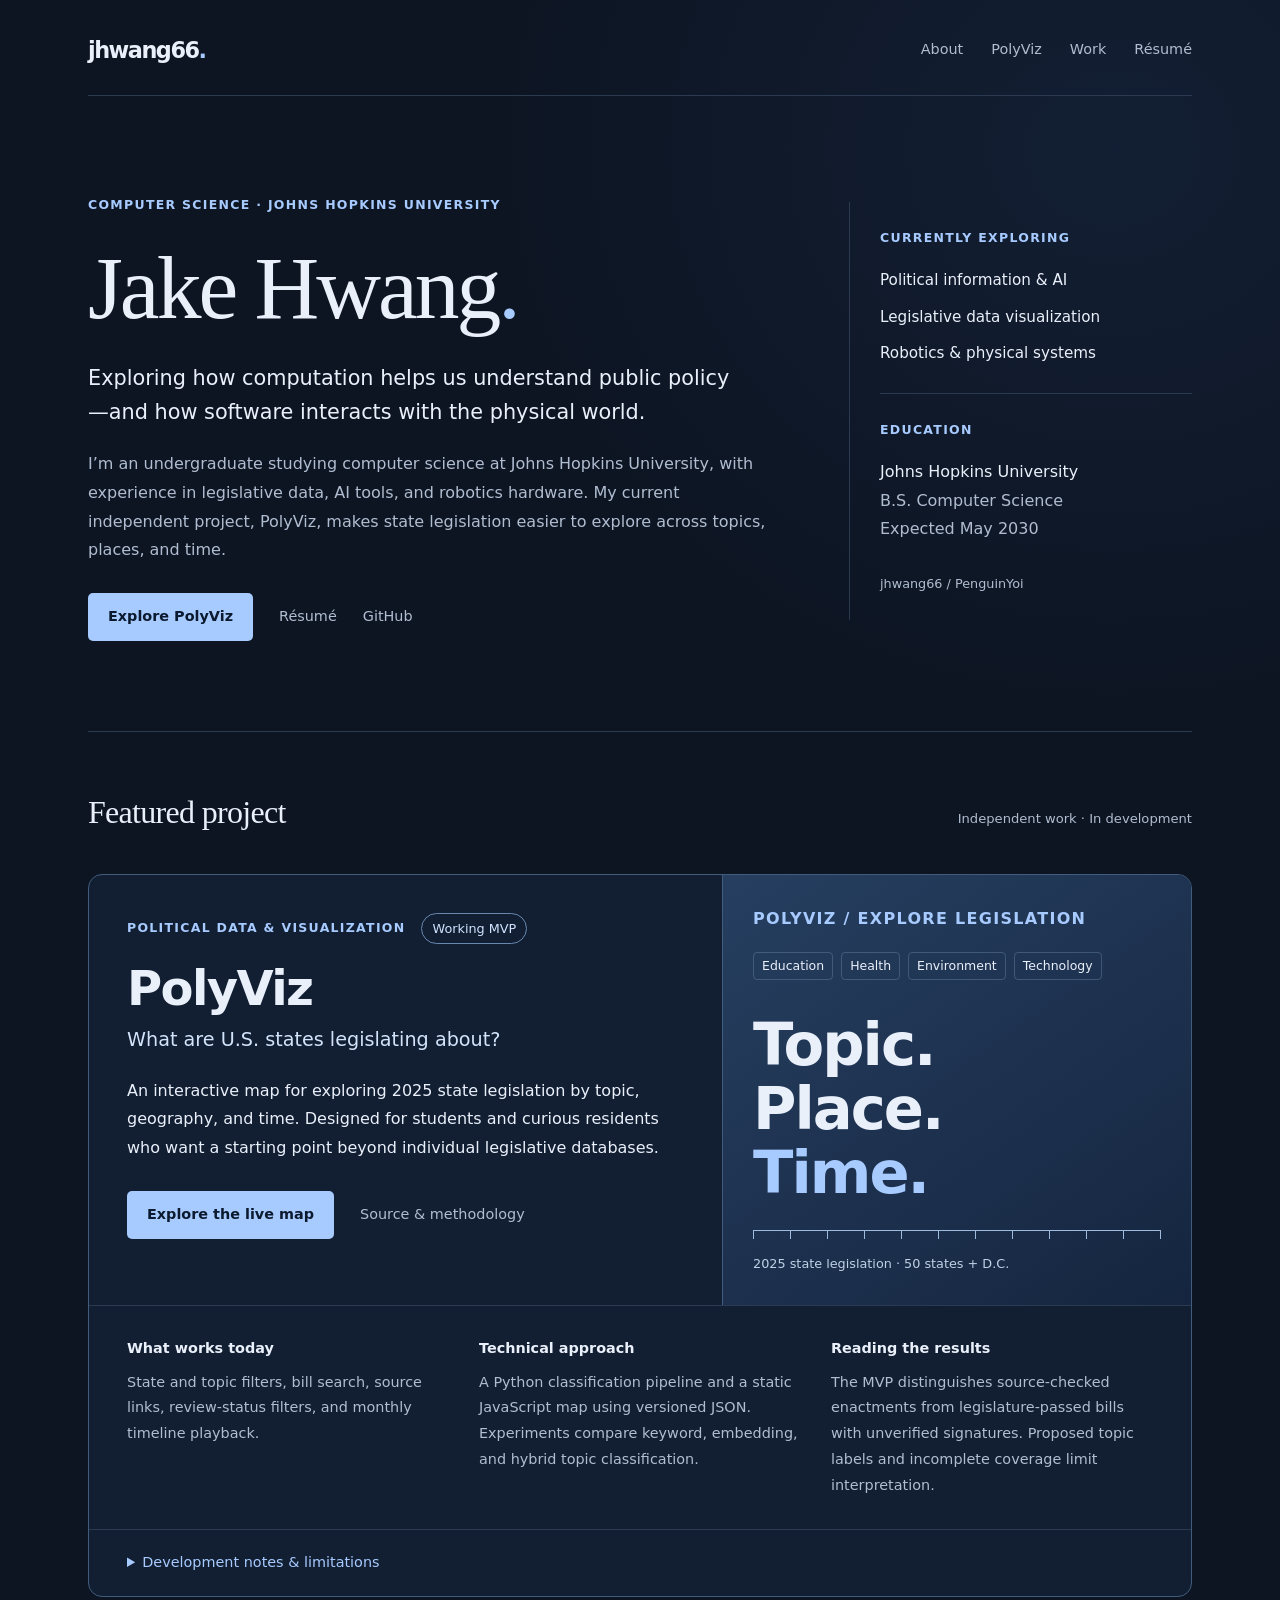
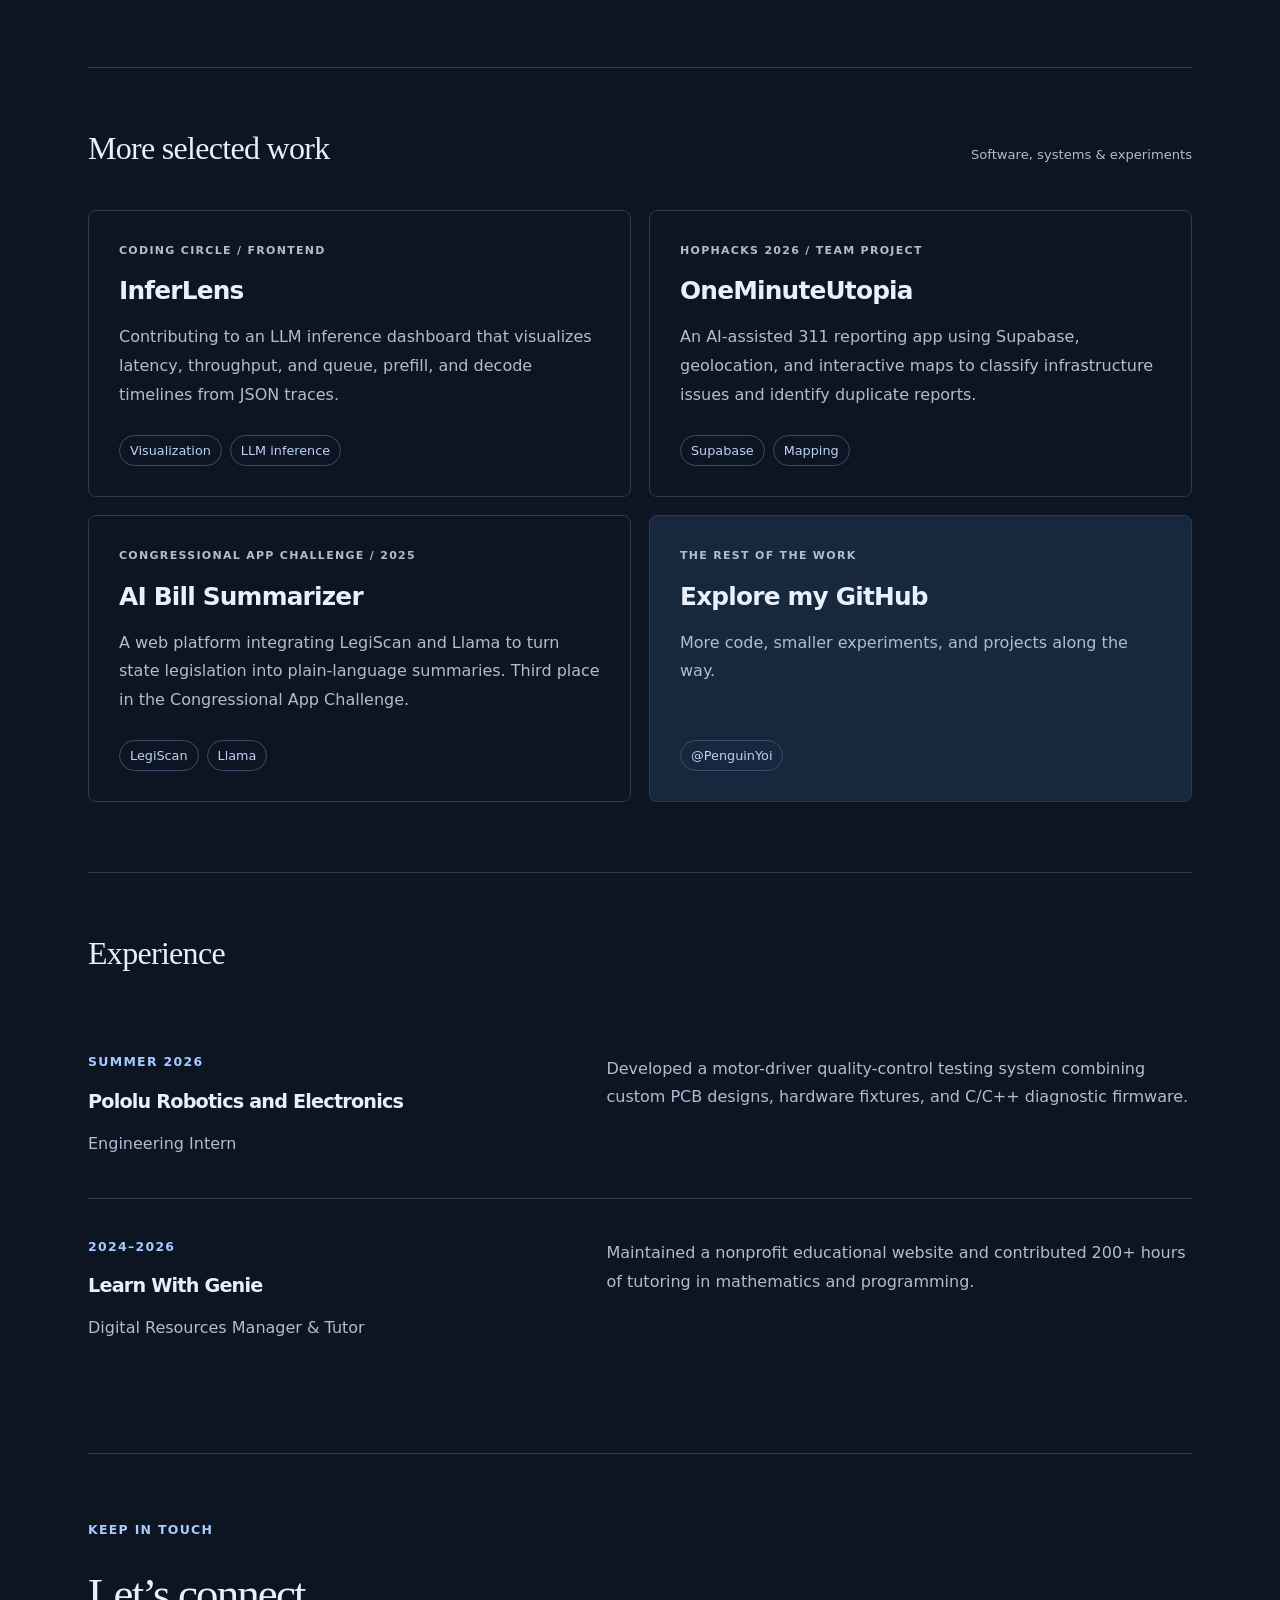
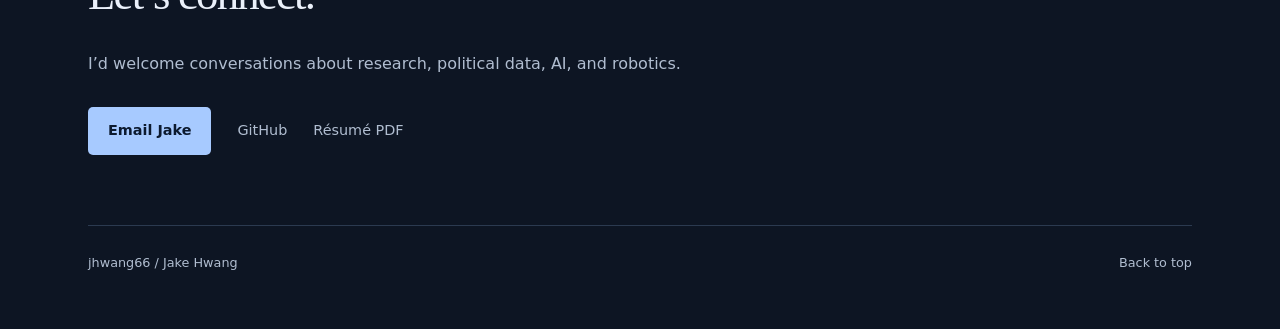
==== index.html @ aa573f25 "Publish Jake Hwang academic portfolio with PolyViz spotlight" ====
<!doctype html>
<html lang="en"><head><meta charset="utf-8"><meta name="viewport" content="width=device-width,initial-scale=1"><meta name="description" content="Jake Hwang, computer science undergraduate at Johns Hopkins University. Projects spanning software, AI, and hardware."><title>jhwang66 · Jake Hwang</title><link rel="stylesheet" href="styles.css"><script src="script.js" defer></script></head>
<body><a class="skip" href="#main">Skip to content</a><div class="progress" aria-hidden="true"></div><div class="ambient" aria-hidden="true"></div>
<div class="layout"><header><a class="wordmark" href="#">jhwang66<span>.</span></a><nav aria-label="Main navigation"><a href="#about">About</a><a href="#spotlight">PolyViz</a><a href="#projects">Work</a><a href="Jake-Hwang-Resume.pdf">Résumé</a></nav></header>
<main id="main"><section id="about" class="intro"><div class="hero-copy"><p class="eyebrow">Computer Science · Johns Hopkins University</p><h1>Jake Hwang<span class="name-dot">.</span></h1><p class="lead">Exploring how computation helps us understand public policy—and how software interacts with the physical world.</p><p class="muted">I’m an undergraduate studying computer science at Johns Hopkins University, with experience in legislative data, AI tools, and robotics hardware. My current independent project, PolyViz, makes state legislation easier to explore across topics, places, and time.</p><div class="actions"><a class="button" href="#spotlight">Explore PolyViz</a><a class="secondary" href="Jake-Hwang-Resume.pdf">Résumé</a><a class="secondary" href="https://github.com/PenguinYoi">GitHub</a></div></div><aside class="profile-note"><p class="eyebrow">Currently exploring</p><ul><li>Political information & AI</li><li>Legislative data visualization</li><li>Robotics & physical systems</li></ul><div class="profile-divider"></div><p class="eyebrow">Education</p><p>Johns Hopkins University<br><span class="muted">B.S. Computer Science<br>Expected May 2030</span></p><p class="profile-handle">jhwang66 / PenguinYoi</p></aside></section>
<section id="spotlight" class="reveal"><div class="section-heading"><h2>Featured project</h2><span class="section-note">Independent work · In development</span></div><article class="spotlight"><div class="spotlight-copy"><div class="feature-meta"><span class="eyebrow">Political data & visualization</span><span class="badge">Working MVP</span></div><h3>PolyViz</h3><p class="feature-question">What are U.S. states legislating about?</p><p>An interactive map for exploring 2025 state legislation by topic, geography, and time. Designed for students and curious residents who want a starting point beyond individual legislative databases.</p><div class="actions"><a class="button" href="https://penguinyoi.github.io/PolyViz/">Explore the live map</a><a class="secondary" href="https://github.com/PenguinYoi/PolyViz">Source & methodology</a></div></div><div class="project-visual" aria-label="PolyViz project overview"><p class="eyebrow">PolyViz / Explore legislation</p><div class="visual-topics"><span>Education</span><span>Health</span><span>Environment</span><span>Technology</span></div><div class="visual-title">Topic.<br>Place.<br><span>Time.</span></div><div class="visual-axis" aria-hidden="true"><i></i><i></i><i></i><i></i><i></i><i></i><i></i><i></i><i></i><i></i><i></i><i></i></div><p class="visual-caption">2025 state legislation · 50 states + D.C.</p></div><div class="feature-details"><div><h4>What works today</h4><p>State and topic filters, bill search, source links, review-status filters, and monthly timeline playback.</p></div><div><h4>Technical approach</h4><p>A Python classification pipeline and a static JavaScript map using versioned JSON. Experiments compare keyword, embedding, and hybrid topic classification.</p></div><div><h4>Reading the results</h4><p>The MVP distinguishes source-checked enactments from legislature-passed bills with unverified signatures. Proposed topic labels and incomplete coverage limit interpretation.</p></div></div><details class="methodology"><summary>Development notes & limitations</summary><p>PolyViz is an exploratory project, not a complete legislative inventory or a validated measure of state priorities. Classifier evaluation and cross-state transfer remain active areas of investigation. See the repository for datasets, evaluation results, source provenance, and current limitations.</p></details></article></section>
<section id="projects" class="reveal"><div class="section-heading"><h2>More selected work</h2><span class="section-note">Software, systems & experiments</span></div><div class="project-grid">
<article class="project reveal"><div class="project-top"><span class="eyebrow">Coding Circle / Frontend</span></div><h3>InferLens</h3><p>Contributing to an LLM inference dashboard that visualizes latency, throughput, and queue, prefill, and decode timelines from JSON traces.</p><div class="tags"><span>Visualization</span><span>LLM inference</span></div></article>
<article class="project reveal"><div class="project-top"><span class="eyebrow">HopHacks 2026 / Team project</span></div><h3>OneMinuteUtopia</h3><p>An AI-assisted 311 reporting app using Supabase, geolocation, and interactive maps to classify infrastructure issues and identify duplicate reports.</p><div class="tags"><span>Supabase</span><span>Mapping</span></div></article>
<article class="project reveal"><div class="project-top"><span class="eyebrow">Congressional App Challenge / 2025</span></div><h3>AI Bill Summarizer</h3><p>A web platform integrating LegiScan and Llama to turn state legislation into plain-language summaries. Third place in the Congressional App Challenge.</p><div class="tags"><span>LegiScan</span><span>Llama</span></div></article>
<a class="project project-link reveal" href="https://github.com/PenguinYoi"><div class="project-top"><span class="eyebrow">The rest of the work</span></div><h3>Explore my GitHub</h3><p>More code, smaller experiments, and projects along the way.</p><div class="tags"><span>@PenguinYoi</span></div></a>
</div></section>
<section id="experience" class="reveal"><div class="section-heading"><h2>Experience</h2></div><div class="experience-row"><div><p class="eyebrow">Summer 2026</p><h3>Pololu Robotics and Electronics</h3><p class="muted">Engineering Intern</p></div><p>Developed a motor-driver quality-control testing system combining custom PCB designs, hardware fixtures, and C/C++ diagnostic firmware.</p></div><div class="experience-row"><div><p class="eyebrow">2024–2026</p><h3>Learn With Genie</h3><p class="muted">Digital Resources Manager & Tutor</p></div><p>Maintained a nonprofit educational website and contributed 200+ hours of tutoring in mathematics and programming.</p></div></section>
<section id="contact" class="reveal"><p class="eyebrow">Keep in touch</p><h2 class="contact-title">Let’s connect.</h2><p class="muted">I’d welcome conversations about research, political data, AI, and robotics.</p><div class="actions"><a class="button" href="mailto:jseungjoonhwang66@gmail.com">Email Jake</a><a class="secondary" href="https://github.com/PenguinYoi">GitHub</a><a class="secondary" href="Jake-Hwang-Resume.pdf">Résumé PDF</a></div></section>
</main><footer><span>jhwang66 / Jake Hwang</span><a href="#">Back to top</a></footer></div></body></html>
---- styles.css ----
:root{color-scheme:dark;--paper:#0b1220;--ink:#e5edf9;--muted:#a6b6cd;--accent:#9fc8ff;--line:#29364b}*{box-sizing:border-box}html{scroll-behavior:smooth;scroll-padding-top:28px}body{margin:0;background:var(--paper);color:var(--ink);font:16px/1.7 system-ui,-apple-system,BlinkMacSystemFont,"Segoe UI",sans-serif}a{color:inherit;text-underline-offset:5px}a:focus-visible{outline:3px solid var(--accent);outline-offset:6px}.layout{max-width:1240px;margin:auto;padding:30px 48px;position:relative}.ambient{position:absolute;top:0;right:0;width:65vw;height:750px;pointer-events:none;background:radial-gradient(ellipse at 80% 20%,#243f683b,transparent 65%)}header{display:flex;align-items:center;justify-content:space-between;padding:0 0 25px;border-bottom:1px solid var(--line)}.wordmark{font-size:26px;letter-spacing:-1.5px;font-weight:800;text-decoration:none}.wordmark span{color:var(--accent)}nav{display:flex;gap:28px}nav a,.secondary{color:var(--muted);font-size:13px;text-decoration:none;transition:color .2s}nav a:hover,.secondary:hover{color:var(--ink)}section{padding:52px 0 70px;border-top:1px solid var(--line)}.intro{display:grid;grid-template-columns:1.7fr 1fr;align-items:center;gap:65px;border:0;padding:90px 0 100px}.eyebrow{text-transform:uppercase;letter-spacing:1.6px;font-size:10px;font-weight:700;color:var(--accent)}h1{font-size:clamp(42px,5.8vw,72px);letter-spacing:-3.8px;line-height:1.06;margin:24px 0 28px;font-weight:750}h1 span{color:var(--accent)}.lead{font-size:19px;line-height:1.6}.muted{color:var(--muted);font-size:14px}.actions{display:flex;align-items:center;gap:26px;flex-wrap:wrap;margin-top:28px}.button{background:var(--accent);color:#0c1a2f;border-radius:7px;padding:11px 20px;text-decoration:none;font-size:13px;font-weight:700;transition:transform .2s,background .2s}.button:hover{transform:translateY(-3px);background:#c1ddff}.identity-panel{border:1px solid #405574;background:linear-gradient(145deg,#1c2d48,#101a2c);border-radius:16px;min-height:330px;position:relative;overflow:hidden;display:flex;flex-direction:column;justify-content:space-between;padding:24px;box-shadow:0 24px 70px #0003}.panel-top{display:flex;justify-content:space-between;gap:8px;font-size:9px;letter-spacing:1px;color:var(--accent)}.status{border:1px solid #526c8e;border-radius:20px;padding:0 8px}.monogram{font-size:100px;line-height:1;letter-spacing:-8px;font-weight:700;z-index:1}.monogram span{color:var(--accent);display:inline-block;animation:blink 3s ease-in-out infinite}.panel-bottom{display:flex;flex-direction:column;font-size:12px;z-index:1}.panel-bottom span:last-child{font-size:10px;color:var(--muted)}.orbit{position:absolute;width:290px;height:290px;border:1px dashed #698abb44;border-radius:50%;right:-100px;top:80px;animation:orbit 60s linear infinite}.orbit:after{content:"";position:absolute;width:8px;height:8px;background:var(--accent);border-radius:50%;top:40px;left:37px}.section-heading{display:flex;align-items:baseline;gap:20px;margin-bottom:32px}.number{font-size:11px;color:var(--accent)}h2{font-size:23px;letter-spacing:-.7px;margin:0}.section-note{margin-left:auto;color:var(--muted);font-size:11px}.spotlight{display:grid;grid-template-columns:1.6fr 1fr;gap:40px;padding:40px;border:1px solid #446085;border-radius:14px;background:linear-gradient(120deg,#182942,#101a2c)}h3{font-size:25px;letter-spacing:-.8px;line-height:1.25;margin:16px 0}.spotlight h3{font-size:34px}.spotlight p{max-width:550px;font-size:14px}.blueprint{position:relative;display:grid;place-items:center;min-height:230px;border:1px solid #405676;border-radius:8px;background-image:linear-gradient(#7d9ec014 1px,transparent 1px),linear-gradient(90deg,#7d9ec014 1px,transparent 1px);background-size:24px 24px}.blueprint-center{display:grid;place-items:center;width:95px;height:95px;border:1px solid #88b7ee;border-radius:22px;font-size:46px;color:var(--accent);animation:float 7s ease-in-out infinite}.coordinate{position:absolute;bottom:15px;font-size:8px;letter-spacing:1px;color:var(--muted)}.project-grid{display:grid;grid-template-columns:1fr 1fr;gap:18px}.project{display:flex;flex-direction:column;padding:30px;min-height:290px;background:#121e30;border:1px solid var(--line);border-radius:12px;transition:transform .25s,border-color .25s,box-shadow .25s}.project:hover{transform:translateY(-5px);border-color:#678bb9;box-shadow:0 15px 35px #0002}.project-top{display:flex;justify-content:space-between;gap:15px;align-items:baseline}.project-top .eyebrow{margin:0}.project-top>span:last-child{font-size:11px;color:var(--muted)}.project p{color:var(--muted);font-size:14px;margin:0 0 25px}.tags{display:flex;gap:8px;flex-wrap:wrap;margin-top:auto}.tags span{font-size:10px;color:#bdd3f2;border:1px solid #3a4e6b;padding:3px 10px;border-radius:20px}.project-link{text-decoration:none;background:#1a2b44}.experience-row{display:grid;grid-template-columns:1fr 1.25fr;gap:50px;padding:24px 0;border-bottom:1px solid var(--line)}.experience-row:last-child{border:0}.experience-row h3{font-size:19px}.experience-row>p{font-size:14px;color:var(--muted)}.contact-title{font-size:clamp(30px,4vw,48px);letter-spacing:-1.8px}footer{display:flex;justify-content:space-between;padding:25px 0;border-top:1px solid var(--line);font-size:11px;color:var(--muted)}footer a{text-decoration:none}.skip{position:absolute;top:-100px;left:12px;background:var(--paper);padding:8px;z-index:10}.skip:focus{top:12px}.progress{position:fixed;top:0;left:0;width:100%;height:2px;background:var(--accent);transform:scaleX(0);transform-origin:left;z-index:20}.motion .reveal{opacity:0;transform:translateY(22px);transition:opacity .65s ease,transform .65s ease}.motion .reveal.visible{opacity:1;transform:translateY(0)}@keyframes float{50%{transform:translateY(-10px) rotate(4deg)}}@keyframes orbit{to{transform:rotate(360deg)}}@keyframes blink{50%{opacity:.25}}@media(max-width:850px){.layout{padding:25px}.intro{gap:30px;grid-template-columns:1fr;padding:55px 0}.identity-panel{min-height:240px;max-width:450px}.monogram{font-size:76px}.spotlight{padding:25px;grid-template-columns:1fr}.blueprint{min-height:190px}.section-note{display:none}h1{letter-spacing:-2px}}@media(max-width:560px){header{flex-wrap:wrap;gap:20px}nav{gap:20px}.project-grid,.experience-row{grid-template-columns:1fr}.experience-row{gap:0}.project{min-height:260px}section{padding:36px 0 48px}.section-heading{gap:12px}.actions{gap:20px}}@media(prefers-reduced-motion:reduce){html{scroll-behavior:auto}*,*:before,*:after{animation:none!important;transition:none!important}.motion .reveal{opacity:1;transform:none}}

/* Academic portfolio refinement */
:root{--paper:#0d1523;--ink:#eaf0fa;--muted:#b0bdd0;--accent:#a7caff;--line:#2b3a50}body{font-size:1rem;line-height:1.8}.layout{max-width:1200px;padding:30px 48px}header{padding-bottom:25px}.wordmark{font-size:1.4rem}nav a,.secondary,.button{font-size:.9rem}.intro{grid-template-columns:minmax(0,2fr) minmax(230px,1fr);gap:75px;padding:85px 0 90px}h1{font-family:Georgia,"Times New Roman",serif;font-weight:400;font-size:clamp(3.5rem,7vw,6rem);letter-spacing:-3px;line-height:1.12;margin:22px 0}h1 .name-dot{color:var(--accent)}.eyebrow{font-size:.78rem;letter-spacing:1.3px}.lead{font-size:1.3rem;line-height:1.65;max-width:650px}.muted{font-size:1rem}.profile-note{align-self:center;border-left:1px solid var(--line);padding:12px 0 12px 30px}.profile-note ul{list-style:none;padding:0;margin:18px 0 26px;font-size:.95rem}.profile-note li{margin:9px 0}.profile-divider{height:1px;background:var(--line);margin:25px 0}.profile-handle{font-size:.8rem;color:var(--muted);margin-top:28px}h2{font-family:Georgia,"Times New Roman",serif;font-size:2rem;font-weight:400;letter-spacing:-.7px}.section-note{font-size:.82rem}.spotlight{display:grid;grid-template-columns:1.35fr 1fr;gap:0;padding:0;overflow:hidden;background:#121f33;border-color:#415c7d}.spotlight-copy{padding:38px}.feature-meta{display:flex;align-items:center;flex-wrap:wrap;gap:16px}.badge{border:1px solid #6787ac;color:#d0e3ff;padding:3px 10px;border-radius:20px;font-size:.8rem;white-space:nowrap}.spotlight h3{font-size:3rem;letter-spacing:-1.6px;margin:14px 0 5px}.spotlight p{font-size:1rem}.spotlight .feature-question{font-size:1.2rem;color:#d2e3fa;margin-top:0}.project-visual{display:flex;flex-direction:column;justify-content:space-between;min-height:390px;padding:30px;background:linear-gradient(145deg,#263f60,#15253f);border-left:1px solid #415c7d}.project-visual .eyebrow{margin:0}.visual-topics{display:flex;gap:8px;flex-wrap:wrap;margin:18px 0}.visual-topics span{font-size:.78rem;border:1px solid #7693b460;padding:2px 8px;border-radius:4px}.visual-title{font-size:3.7rem;line-height:1.08;font-weight:600;letter-spacing:-2px;margin:15px 0 25px}.visual-title span{color:var(--accent)}.visual-axis{display:flex;justify-content:space-between;border-top:1px solid #9cbbdf;padding-top:0}.visual-axis i{height:8px;width:1px;background:#9cbbdf}.visual-caption{font-size:.8rem!important;color:#c0d1e6;margin-bottom:0}.feature-details{grid-column:1/-1;display:grid;grid-template-columns:1fr 1fr 1fr;gap:30px;border-top:1px solid var(--line);padding:30px 38px}.feature-details h4{font-size:.9rem;margin:0 0 8px}.feature-details p{font-size:.9rem;color:var(--muted);margin:0}.methodology{grid-column:1/-1;border-top:1px solid var(--line);padding:20px 38px;font-size:.9rem}.methodology summary{cursor:pointer;color:var(--accent)}.methodology p{font-size:.9rem;color:var(--muted)}.project{background:transparent;min-height:275px;border-radius:8px}.project h3{font-size:1.55rem}.project p,.experience-row>p{font-size:1rem}.tags span{font-size:.8rem}.project-top .eyebrow{font-size:.78rem}.experience-row h3{font-size:1.2rem}.contact-title{font-family:Georgia,"Times New Roman",serif;font-size:2.8rem;font-weight:400}footer{font-size:.8rem}.button{border-radius:5px}a:hover{text-underline-offset:6px}.project-link{background:#17273e}@media(max-width:850px){.intro{grid-template-columns:1fr;gap:35px;padding:55px 0}.profile-note{padding:22px;border:1px solid var(--line);border-radius:8px}.profile-note ul{display:flex;gap:10px 24px;flex-wrap:wrap}.profile-divider{margin:18px 0}.spotlight{grid-template-columns:1fr}.project-visual{border-left:0;border-top:1px solid var(--line);min-height:330px}.visual-title{font-size:3rem}.feature-details{grid-template-columns:1fr;gap:22px}.spotlight-copy,.feature-details,.methodology{padding:25px}.layout{padding:25px}.eyebrow{font-size:.78rem}.lead{font-size:1.15rem}}@media(max-width:560px){h1{font-size:3.6rem;letter-spacing:-2px}.project-grid{grid-template-columns:1fr}nav{gap:18px;flex-wrap:wrap}nav a{font-size:.85rem}.spotlight h3{font-size:2.7rem}.section-heading{flex-wrap:wrap}.profile-note ul{display:block}.feature-meta{gap:8px}.actions{gap:18px}.project-visual{min-height:310px}}
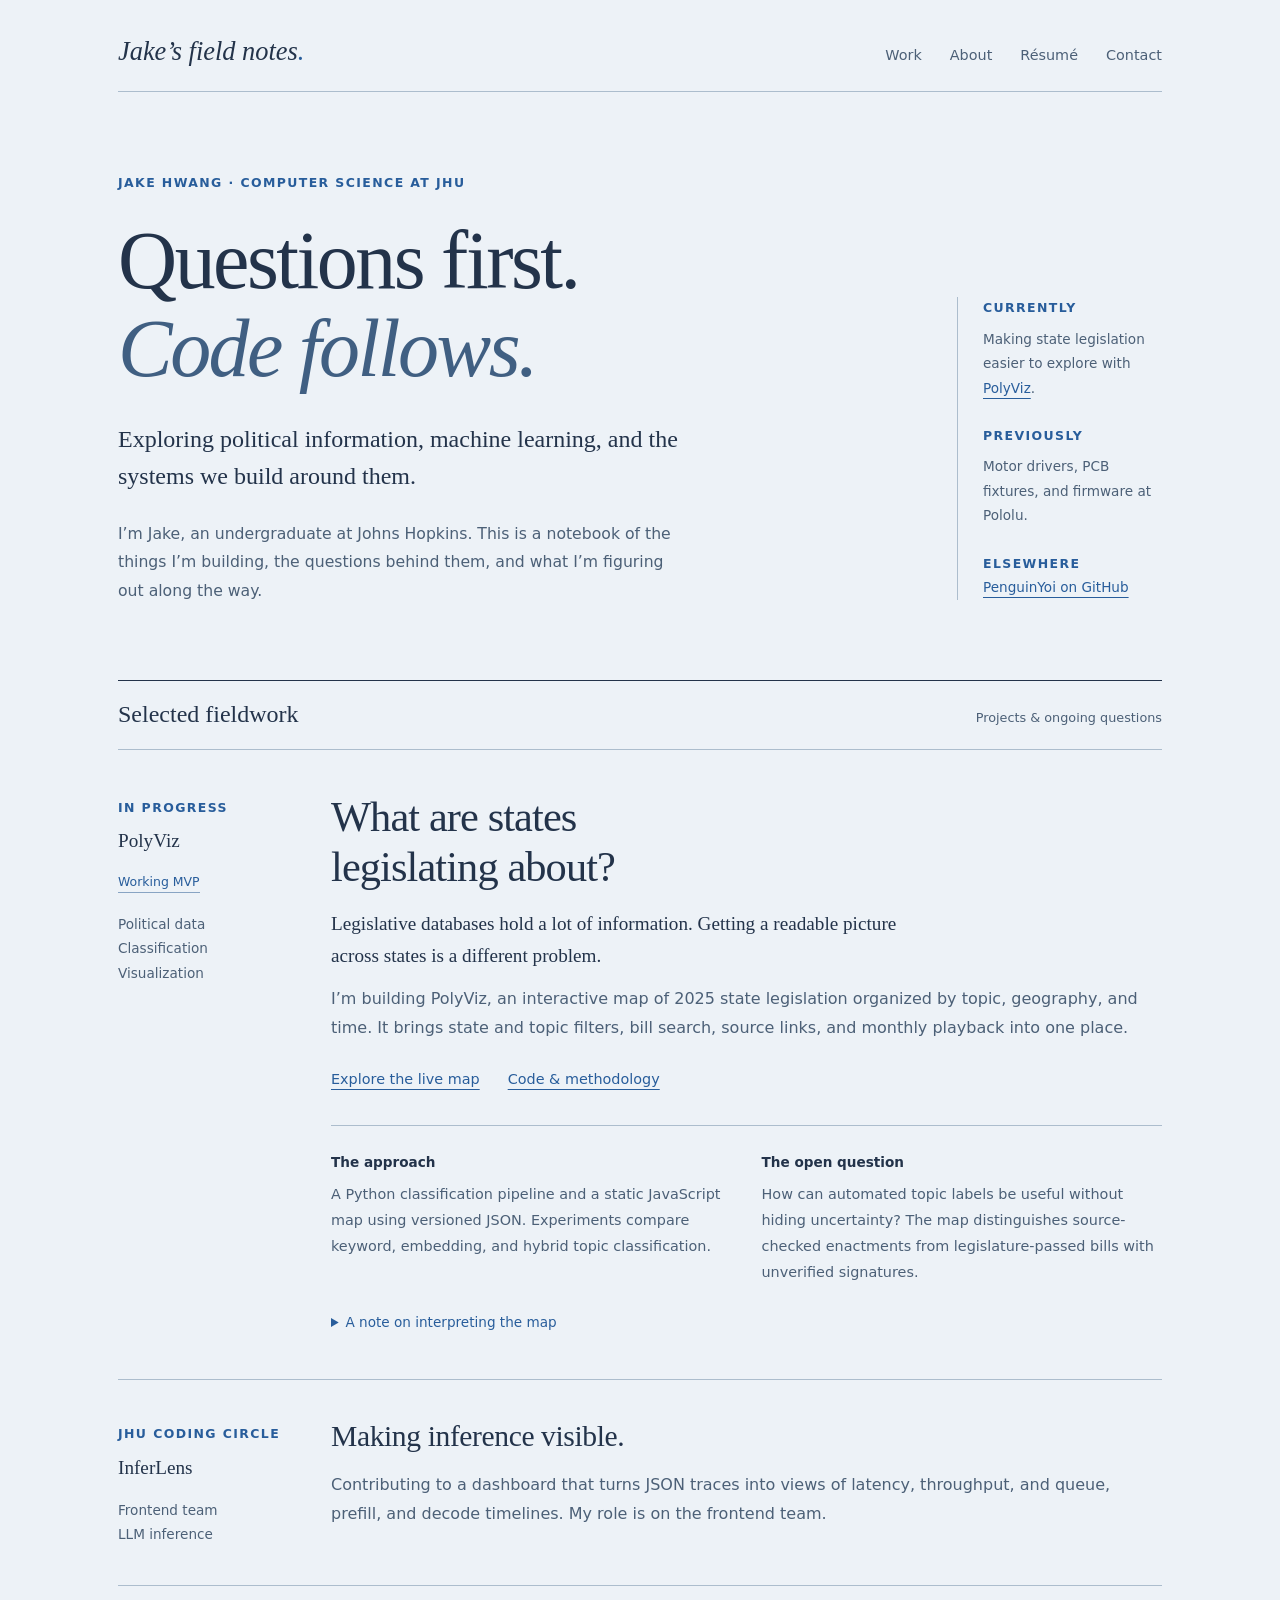
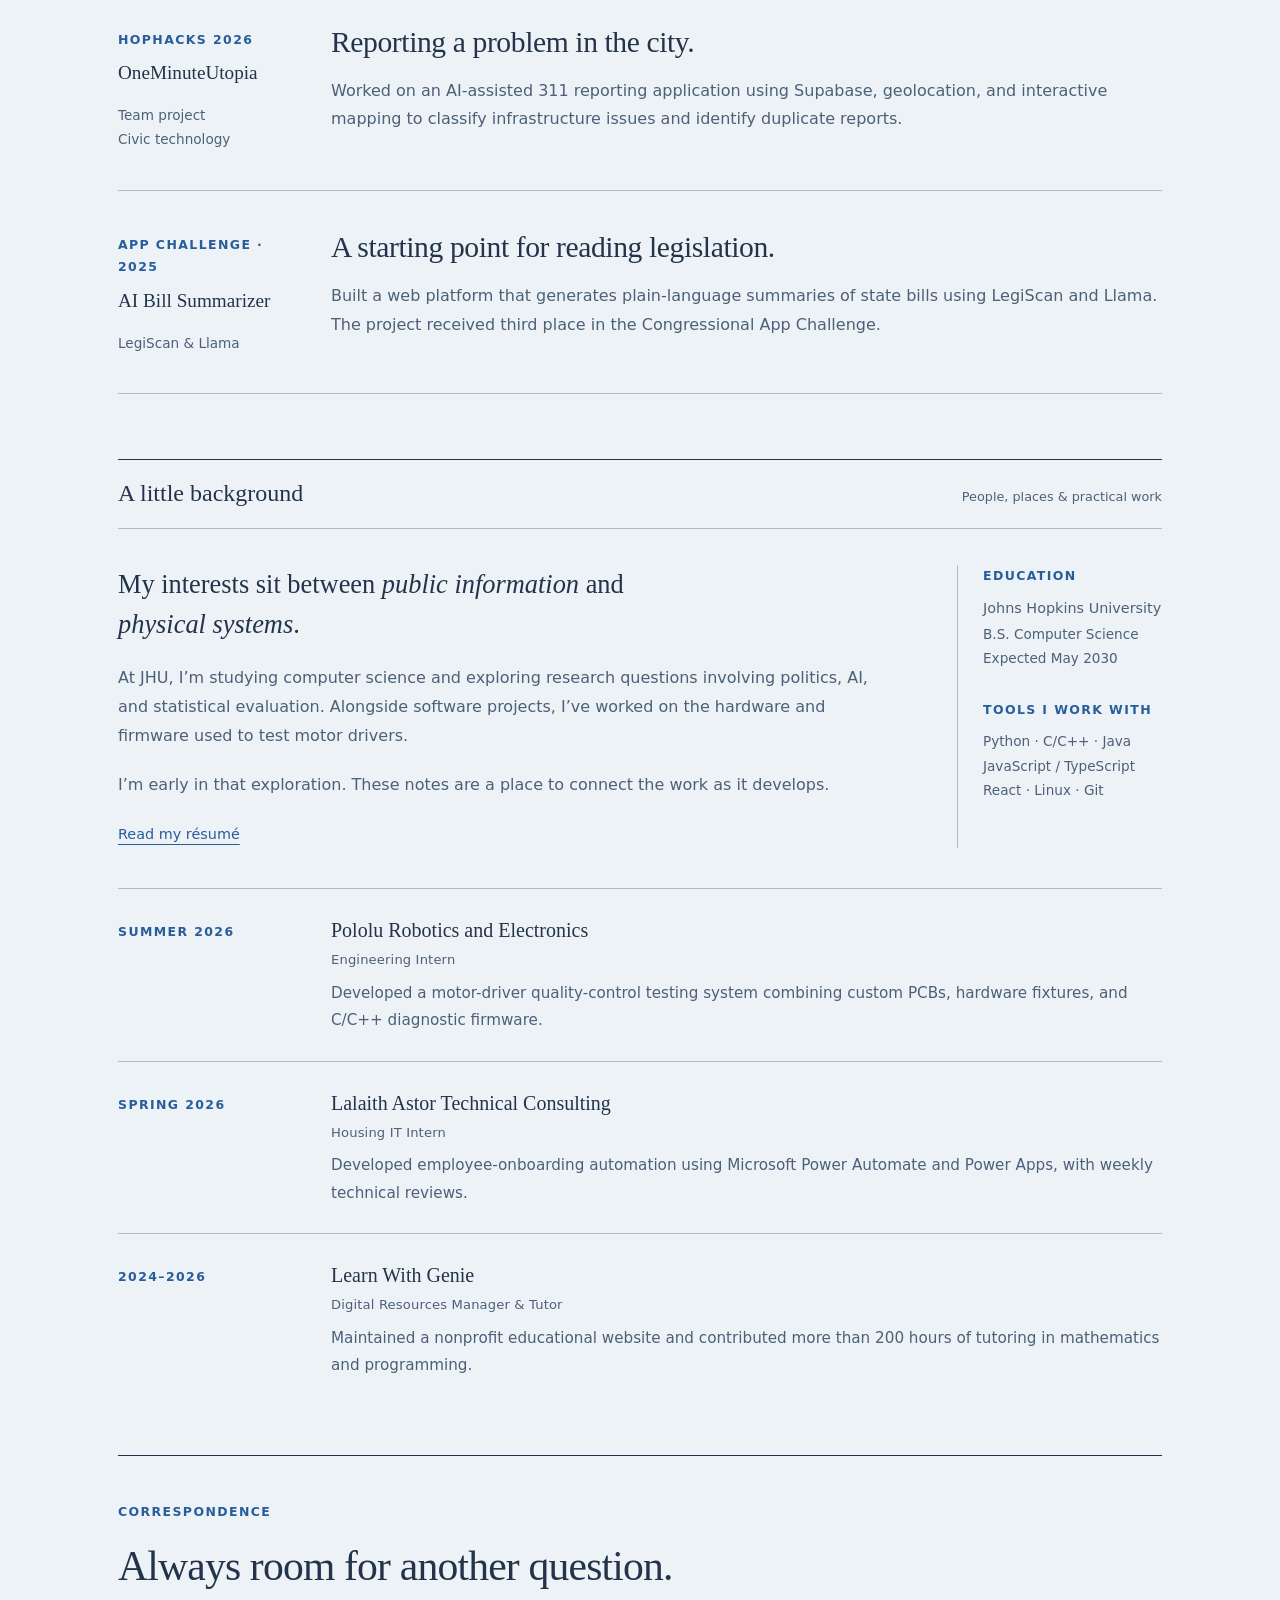
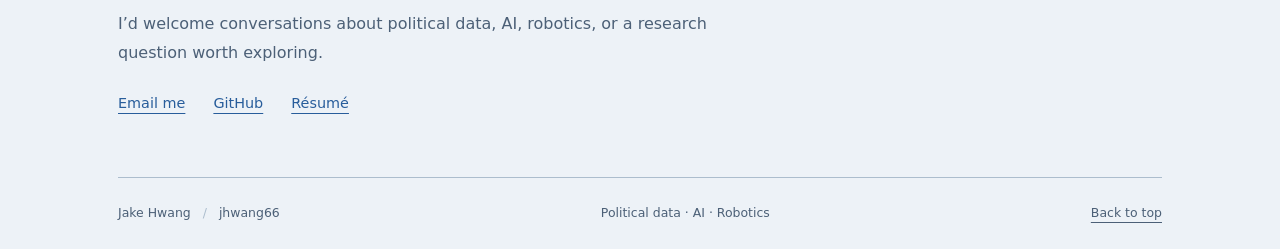
==== commit 5ecf01ca: "Redesign academic portfolio as Jake's field notes" ====
--- a/index.html
+++ b/index.html
@@ -1,15 +1,69 @@
 <!doctype html>
-<html lang="en"><head><meta charset="utf-8"><meta name="viewport" content="width=device-width,initial-scale=1"><meta name="description" content="Jake Hwang, computer science undergraduate at Johns Hopkins University. Projects spanning software, AI, and hardware."><title>jhwang66 · Jake Hwang</title><link rel="stylesheet" href="styles.css"><script src="script.js" defer></script></head>
-<body><a class="skip" href="#main">Skip to content</a><div class="progress" aria-hidden="true"></div><div class="ambient" aria-hidden="true"></div>
-<div class="layout"><header><a class="wordmark" href="#">jhwang66<span>.</span></a><nav aria-label="Main navigation"><a href="#about">About</a><a href="#spotlight">PolyViz</a><a href="#projects">Work</a><a href="Jake-Hwang-Resume.pdf">Résumé</a></nav></header>
-<main id="main"><section id="about" class="intro"><div class="hero-copy"><p class="eyebrow">Computer Science · Johns Hopkins University</p><h1>Jake Hwang<span class="name-dot">.</span></h1><p class="lead">Exploring how computation helps us understand public policy—and how software interacts with the physical world.</p><p class="muted">I’m an undergraduate studying computer science at Johns Hopkins University, with experience in legislative data, AI tools, and robotics hardware. My current independent project, PolyViz, makes state legislation easier to explore across topics, places, and time.</p><div class="actions"><a class="button" href="#spotlight">Explore PolyViz</a><a class="secondary" href="Jake-Hwang-Resume.pdf">Résumé</a><a class="secondary" href="https://github.com/PenguinYoi">GitHub</a></div></div><aside class="profile-note"><p class="eyebrow">Currently exploring</p><ul><li>Political information & AI</li><li>Legislative data visualization</li><li>Robotics & physical systems</li></ul><div class="profile-divider"></div><p class="eyebrow">Education</p><p>Johns Hopkins University<br><span class="muted">B.S. Computer Science<br>Expected May 2030</span></p><p class="profile-handle">jhwang66 / PenguinYoi</p></aside></section>
-<section id="spotlight" class="reveal"><div class="section-heading"><h2>Featured project</h2><span class="section-note">Independent work · In development</span></div><article class="spotlight"><div class="spotlight-copy"><div class="feature-meta"><span class="eyebrow">Political data & visualization</span><span class="badge">Working MVP</span></div><h3>PolyViz</h3><p class="feature-question">What are U.S. states legislating about?</p><p>An interactive map for exploring 2025 state legislation by topic, geography, and time. Designed for students and curious residents who want a starting point beyond individual legislative databases.</p><div class="actions"><a class="button" href="https://penguinyoi.github.io/PolyViz/">Explore the live map</a><a class="secondary" href="https://github.com/PenguinYoi/PolyViz">Source & methodology</a></div></div><div class="project-visual" aria-label="PolyViz project overview"><p class="eyebrow">PolyViz / Explore legislation</p><div class="visual-topics"><span>Education</span><span>Health</span><span>Environment</span><span>Technology</span></div><div class="visual-title">Topic.<br>Place.<br><span>Time.</span></div><div class="visual-axis" aria-hidden="true"><i></i><i></i><i></i><i></i><i></i><i></i><i></i><i></i><i></i><i></i><i></i><i></i></div><p class="visual-caption">2025 state legislation · 50 states + D.C.</p></div><div class="feature-details"><div><h4>What works today</h4><p>State and topic filters, bill search, source links, review-status filters, and monthly timeline playback.</p></div><div><h4>Technical approach</h4><p>A Python classification pipeline and a static JavaScript map using versioned JSON. Experiments compare keyword, embedding, and hybrid topic classification.</p></div><div><h4>Reading the results</h4><p>The MVP distinguishes source-checked enactments from legislature-passed bills with unverified signatures. Proposed topic labels and incomplete coverage limit interpretation.</p></div></div><details class="methodology"><summary>Development notes & limitations</summary><p>PolyViz is an exploratory project, not a complete legislative inventory or a validated measure of state priorities. Classifier evaluation and cross-state transfer remain active areas of investigation. See the repository for datasets, evaluation results, source provenance, and current limitations.</p></details></article></section>
-<section id="projects" class="reveal"><div class="section-heading"><h2>More selected work</h2><span class="section-note">Software, systems & experiments</span></div><div class="project-grid">
-<article class="project reveal"><div class="project-top"><span class="eyebrow">Coding Circle / Frontend</span></div><h3>InferLens</h3><p>Contributing to an LLM inference dashboard that visualizes latency, throughput, and queue, prefill, and decode timelines from JSON traces.</p><div class="tags"><span>Visualization</span><span>LLM inference</span></div></article>
-<article class="project reveal"><div class="project-top"><span class="eyebrow">HopHacks 2026 / Team project</span></div><h3>OneMinuteUtopia</h3><p>An AI-assisted 311 reporting app using Supabase, geolocation, and interactive maps to classify infrastructure issues and identify duplicate reports.</p><div class="tags"><span>Supabase</span><span>Mapping</span></div></article>
-<article class="project reveal"><div class="project-top"><span class="eyebrow">Congressional App Challenge / 2025</span></div><h3>AI Bill Summarizer</h3><p>A web platform integrating LegiScan and Llama to turn state legislation into plain-language summaries. Third place in the Congressional App Challenge.</p><div class="tags"><span>LegiScan</span><span>Llama</span></div></article>
-<a class="project project-link reveal" href="https://github.com/PenguinYoi"><div class="project-top"><span class="eyebrow">The rest of the work</span></div><h3>Explore my GitHub</h3><p>More code, smaller experiments, and projects along the way.</p><div class="tags"><span>@PenguinYoi</span></div></a>
-</div></section>
-<section id="experience" class="reveal"><div class="section-heading"><h2>Experience</h2></div><div class="experience-row"><div><p class="eyebrow">Summer 2026</p><h3>Pololu Robotics and Electronics</h3><p class="muted">Engineering Intern</p></div><p>Developed a motor-driver quality-control testing system combining custom PCB designs, hardware fixtures, and C/C++ diagnostic firmware.</p></div><div class="experience-row"><div><p class="eyebrow">2024–2026</p><h3>Learn With Genie</h3><p class="muted">Digital Resources Manager & Tutor</p></div><p>Maintained a nonprofit educational website and contributed 200+ hours of tutoring in mathematics and programming.</p></div></section>
-<section id="contact" class="reveal"><p class="eyebrow">Keep in touch</p><h2 class="contact-title">Let’s connect.</h2><p class="muted">I’d welcome conversations about research, political data, AI, and robotics.</p><div class="actions"><a class="button" href="mailto:jseungjoonhwang66@gmail.com">Email Jake</a><a class="secondary" href="https://github.com/PenguinYoi">GitHub</a><a class="secondary" href="Jake-Hwang-Resume.pdf">Résumé PDF</a></div></section>
-</main><footer><span>jhwang66 / Jake Hwang</span><a href="#">Back to top</a></footer></div></body></html>+<html lang="en">
+<head>
+  <meta charset="utf-8">
+  <meta name="viewport" content="width=device-width, initial-scale=1">
+  <meta name="theme-color" content="#edf2f7">
+  <meta name="description" content="Jake Hwang’s field notes on political data, AI, and robotics. Computer science undergraduate at Johns Hopkins University and creator of PolyViz.">
+  <title>Jake’s field notes · jhwang66</title>
+  <link rel="icon" href="favicon.svg" type="image/svg+xml">
+  <link rel="stylesheet" href="styles.css">
+  <script src="script.js" defer></script>
+</head>
+<body>
+<a class="skip" href="#main">Skip to content</a>
+<div class="reading-progress" aria-hidden="true"></div>
+<div class="page">
+  <header class="masthead">
+    <a class="brand" href="#">Jake’s field notes<span class="brand-period">.</span></a>
+    <nav aria-label="Main navigation"><a href="#work">Work</a><a href="#about">About</a><a href="Jake-Hwang-Resume.pdf">Résumé</a><a href="#contact">Contact</a></nav>
+  </header>
+  <main id="main">
+    <section class="opening" aria-labelledby="opening-title">
+      <div class="opening-main">
+        <p class="eyebrow">Jake Hwang · Computer science at JHU</p>
+        <h1 id="opening-title">Questions first.<br><em>Code follows.</em></h1>
+        <p class="opening-deck">Exploring political information, machine learning, and the systems we build around them.</p>
+        <p class="opening-bio">I’m Jake, an undergraduate at Johns Hopkins. This is a notebook of the things I’m building, the questions behind them, and what I’m figuring out along the way.</p>
+      </div>
+      <aside class="margin-note" aria-label="At a glance">
+        <div><p class="note-label">Currently</p><p>Making state legislation easier to explore with <a href="#polyviz">PolyViz</a>.</p></div>
+        <div><p class="note-label">Previously</p><p>Motor drivers, PCB fixtures, and firmware at Pololu.</p></div>
+        <div><p class="note-label">Elsewhere</p><a href="https://github.com/PenguinYoi">PenguinYoi on GitHub</a></div>
+      </aside>
+    </section>
+    <section id="work" class="work-section" aria-labelledby="work-title">
+      <div class="section-heading"><h2 id="work-title">Selected fieldwork</h2><span>Projects & ongoing questions</span></div>
+      <article id="polyviz" class="entry featured reveal">
+        <aside class="entry-meta"><p class="note-label">In progress</p><p class="project-name">PolyViz</p><span class="status">Working MVP</span><p class="meta-topic">Political data<br>Classification<br>Visualization</p></aside>
+        <div class="entry-body">
+          <h3>What are states<br class="desktop-break"> legislating about?</h3>
+          <p class="entry-lead">Legislative databases hold a lot of information. Getting a readable picture across states is a different problem.</p>
+          <p>I’m building PolyViz, an interactive map of 2025 state legislation organized by topic, geography, and time. It brings state and topic filters, bill search, source links, and monthly playback into one place.</p>
+          <div class="entry-links"><a href="https://penguinyoi.github.io/PolyViz/">Explore the live map</a><a href="https://github.com/PenguinYoi/PolyViz">Code & methodology</a></div>
+          <div class="research-notes">
+            <div><h4>The approach</h4><p>A Python classification pipeline and a static JavaScript map using versioned JSON. Experiments compare keyword, embedding, and hybrid topic classification.</p></div>
+            <div><h4>The open question</h4><p>How can automated topic labels be useful without hiding uncertainty? The map distinguishes source-checked enactments from legislature-passed bills with unverified signatures.</p></div>
+          </div>
+          <details><summary>A note on interpreting the map</summary><p>PolyViz is an exploratory MVP, not a complete legislative inventory or a validated measure of state priorities. Topic proposals and incomplete coverage limit interpretation. Evaluation and cross-state transfer remain areas of investigation; the repository documents the current methods and limitations.</p></details>
+        </div>
+      </article>
+      <article class="entry reveal"><aside class="entry-meta"><p class="note-label">JHU Coding Circle</p><p class="project-name">InferLens</p><p class="meta-topic">Frontend team<br>LLM inference</p></aside><div class="entry-body"><h3>Making inference visible.</h3><p>Contributing to a dashboard that turns JSON traces into views of latency, throughput, and queue, prefill, and decode timelines. My role is on the frontend team.</p></div></article>
+      <article class="entry reveal"><aside class="entry-meta"><p class="note-label">HopHacks 2026</p><p class="project-name">OneMinuteUtopia</p><p class="meta-topic">Team project<br>Civic technology</p></aside><div class="entry-body"><h3>Reporting a problem in the city.</h3><p>Worked on an AI-assisted 311 reporting application using Supabase, geolocation, and interactive mapping to classify infrastructure issues and identify duplicate reports.</p></div></article>
+      <article class="entry reveal"><aside class="entry-meta"><p class="note-label">App Challenge · 2025</p><p class="project-name">AI Bill Summarizer</p><p class="meta-topic">LegiScan & Llama</p></aside><div class="entry-body"><h3>A starting point for reading legislation.</h3><p>Built a web platform that generates plain-language summaries of state bills using LegiScan and Llama. The project received third place in the Congressional App Challenge.</p></div></article>
+    </section>
+    <section id="about" class="about-section reveal" aria-labelledby="about-title">
+      <div class="section-heading"><h2 id="about-title">A little background</h2><span>People, places & practical work</span></div>
+      <div class="about-grid"><div><p class="about-intro">My interests sit between <em>public information</em> and <em>physical systems</em>.</p><p>At JHU, I’m studying computer science and exploring research questions involving politics, AI, and statistical evaluation. Alongside software projects, I’ve worked on the hardware and firmware used to test motor drivers.</p><p>I’m early in that exploration. These notes are a place to connect the work as it develops.</p><a class="resume-link" href="Jake-Hwang-Resume.pdf">Read my résumé</a></div><aside class="education"><p class="note-label">Education</p><p>Johns Hopkins University</p><p class="meta-topic">B.S. Computer Science<br>Expected May 2030</p><p class="note-label education-label">Tools I work with</p><p class="meta-topic">Python · C/C++ · Java<br>JavaScript / TypeScript<br>React · Linux · Git</p></aside></div>
+      <div class="experience-list">
+        <article><p class="note-label">Summer 2026</p><div><h3>Pololu Robotics and Electronics</h3><p class="role">Engineering Intern</p><p>Developed a motor-driver quality-control testing system combining custom PCBs, hardware fixtures, and C/C++ diagnostic firmware.</p></div></article>
+        <article><p class="note-label">Spring 2026</p><div><h3>Lalaith Astor Technical Consulting</h3><p class="role">Housing IT Intern</p><p>Developed employee-onboarding automation using Microsoft Power Automate and Power Apps, with weekly technical reviews.</p></div></article>
+        <article><p class="note-label">2024–2026</p><div><h3>Learn With Genie</h3><p class="role">Digital Resources Manager & Tutor</p><p>Maintained a nonprofit educational website and contributed more than 200 hours of tutoring in mathematics and programming.</p></div></article>
+      </div>
+    </section>
+    <section id="contact" class="contact-section reveal"><p class="eyebrow">Correspondence</p><h2>Always room for another question.</h2><p>I’d welcome conversations about political data, AI, robotics, or a research question worth exploring.</p><div class="entry-links"><a href="mailto:jseungjoonhwang66@gmail.com">Email me</a><a href="https://github.com/PenguinYoi">GitHub</a><a href="Jake-Hwang-Resume.pdf">Résumé</a></div></section>
+  </main>
+  <footer><span>Jake Hwang <span class="footer-slash">/</span> jhwang66</span><span>Political data · AI · Robotics</span><a href="#">Back to top</a></footer>
+</div>
+</body>
+</html>
--- a/styles.css
+++ b/styles.css
@@ -1,5 +1,6 @@
-
-:root{color-scheme:dark;--paper:#0b1220;--ink:#e5edf9;--muted:#a6b6cd;--accent:#9fc8ff;--line:#29364b}*{box-sizing:border-box}html{scroll-behavior:smooth;scroll-padding-top:28px}body{margin:0;background:var(--paper);color:var(--ink);font:16px/1.7 system-ui,-apple-system,BlinkMacSystemFont,"Segoe UI",sans-serif}a{color:inherit;text-underline-offset:5px}a:focus-visible{outline:3px solid var(--accent);outline-offset:6px}.layout{max-width:1240px;margin:auto;padding:30px 48px;position:relative}.ambient{position:absolute;top:0;right:0;width:65vw;height:750px;pointer-events:none;background:radial-gradient(ellipse at 80% 20%,#243f683b,transparent 65%)}header{display:flex;align-items:center;justify-content:space-between;padding:0 0 25px;border-bottom:1px solid var(--line)}.wordmark{font-size:26px;letter-spacing:-1.5px;font-weight:800;text-decoration:none}.wordmark span{color:var(--accent)}nav{display:flex;gap:28px}nav a,.secondary{color:var(--muted);font-size:13px;text-decoration:none;transition:color .2s}nav a:hover,.secondary:hover{color:var(--ink)}section{padding:52px 0 70px;border-top:1px solid var(--line)}.intro{display:grid;grid-template-columns:1.7fr 1fr;align-items:center;gap:65px;border:0;padding:90px 0 100px}.eyebrow{text-transform:uppercase;letter-spacing:1.6px;font-size:10px;font-weight:700;color:var(--accent)}h1{font-size:clamp(42px,5.8vw,72px);letter-spacing:-3.8px;line-height:1.06;margin:24px 0 28px;font-weight:750}h1 span{color:var(--accent)}.lead{font-size:19px;line-height:1.6}.muted{color:var(--muted);font-size:14px}.actions{display:flex;align-items:center;gap:26px;flex-wrap:wrap;margin-top:28px}.button{background:var(--accent);color:#0c1a2f;border-radius:7px;padding:11px 20px;text-decoration:none;font-size:13px;font-weight:700;transition:transform .2s,background .2s}.button:hover{transform:translateY(-3px);background:#c1ddff}.identity-panel{border:1px solid #405574;background:linear-gradient(145deg,#1c2d48,#101a2c);border-radius:16px;min-height:330px;position:relative;overflow:hidden;display:flex;flex-direction:column;justify-content:space-between;padding:24px;box-shadow:0 24px 70px #0003}.panel-top{display:flex;justify-content:space-between;gap:8px;font-size:9px;letter-spacing:1px;color:var(--accent)}.status{border:1px solid #526c8e;border-radius:20px;padding:0 8px}.monogram{font-size:100px;line-height:1;letter-spacing:-8px;font-weight:700;z-index:1}.monogram span{color:var(--accent);display:inline-block;animation:blink 3s ease-in-out infinite}.panel-bottom{display:flex;flex-direction:column;font-size:12px;z-index:1}.panel-bottom span:last-child{font-size:10px;color:var(--muted)}.orbit{position:absolute;width:290px;height:290px;border:1px dashed #698abb44;border-radius:50%;right:-100px;top:80px;animation:orbit 60s linear infinite}.orbit:after{content:"";position:absolute;width:8px;height:8px;background:var(--accent);border-radius:50%;top:40px;left:37px}.section-heading{display:flex;align-items:baseline;gap:20px;margin-bottom:32px}.number{font-size:11px;color:var(--accent)}h2{font-size:23px;letter-spacing:-.7px;margin:0}.section-note{margin-left:auto;color:var(--muted);font-size:11px}.spotlight{display:grid;grid-template-columns:1.6fr 1fr;gap:40px;padding:40px;border:1px solid #446085;border-radius:14px;background:linear-gradient(120deg,#182942,#101a2c)}h3{font-size:25px;letter-spacing:-.8px;line-height:1.25;margin:16px 0}.spotlight h3{font-size:34px}.spotlight p{max-width:550px;font-size:14px}.blueprint{position:relative;display:grid;place-items:center;min-height:230px;border:1px solid #405676;border-radius:8px;background-image:linear-gradient(#7d9ec014 1px,transparent 1px),linear-gradient(90deg,#7d9ec014 1px,transparent 1px);background-size:24px 24px}.blueprint-center{display:grid;place-items:center;width:95px;height:95px;border:1px solid #88b7ee;border-radius:22px;font-size:46px;color:var(--accent);animation:float 7s ease-in-out infinite}.coordinate{position:absolute;bottom:15px;font-size:8px;letter-spacing:1px;color:var(--muted)}.project-grid{display:grid;grid-template-columns:1fr 1fr;gap:18px}.project{display:flex;flex-direction:column;padding:30px;min-height:290px;background:#121e30;border:1px solid var(--line);border-radius:12px;transition:transform .25s,border-color .25s,box-shadow .25s}.project:hover{transform:translateY(-5px);border-color:#678bb9;box-shadow:0 15px 35px #0002}.project-top{display:flex;justify-content:space-between;gap:15px;align-items:baseline}.project-top .eyebrow{margin:0}.project-top>span:last-child{font-size:11px;color:var(--muted)}.project p{color:var(--muted);font-size:14px;margin:0 0 25px}.tags{display:flex;gap:8px;flex-wrap:wrap;margin-top:auto}.tags span{font-size:10px;color:#bdd3f2;border:1px solid #3a4e6b;padding:3px 10px;border-radius:20px}.project-link{text-decoration:none;background:#1a2b44}.experience-row{display:grid;grid-template-columns:1fr 1.25fr;gap:50px;padding:24px 0;border-bottom:1px solid var(--line)}.experience-row:last-child{border:0}.experience-row h3{font-size:19px}.experience-row>p{font-size:14px;color:var(--muted)}.contact-title{font-size:clamp(30px,4vw,48px);letter-spacing:-1.8px}footer{display:flex;justify-content:space-between;padding:25px 0;border-top:1px solid var(--line);font-size:11px;color:var(--muted)}footer a{text-decoration:none}.skip{position:absolute;top:-100px;left:12px;background:var(--paper);padding:8px;z-index:10}.skip:focus{top:12px}.progress{position:fixed;top:0;left:0;width:100%;height:2px;background:var(--accent);transform:scaleX(0);transform-origin:left;z-index:20}.motion .reveal{opacity:0;transform:translateY(22px);transition:opacity .65s ease,transform .65s ease}.motion .reveal.visible{opacity:1;transform:translateY(0)}@keyframes float{50%{transform:translateY(-10px) rotate(4deg)}}@keyframes orbit{to{transform:rotate(360deg)}}@keyframes blink{50%{opacity:.25}}@media(max-width:850px){.layout{padding:25px}.intro{gap:30px;grid-template-columns:1fr;padding:55px 0}.identity-panel{min-height:240px;max-width:450px}.monogram{font-size:76px}.spotlight{padding:25px;grid-template-columns:1fr}.blueprint{min-height:190px}.section-note{display:none}h1{letter-spacing:-2px}}@media(max-width:560px){header{flex-wrap:wrap;gap:20px}nav{gap:20px}.project-grid,.experience-row{grid-template-columns:1fr}.experience-row{gap:0}.project{min-height:260px}section{padding:36px 0 48px}.section-heading{gap:12px}.actions{gap:20px}}@media(prefers-reduced-motion:reduce){html{scroll-behavior:auto}*,*:before,*:after{animation:none!important;transition:none!important}.motion .reveal{opacity:1;transform:none}}
-
-/* Academic portfolio refinement */
-:root{--paper:#0d1523;--ink:#eaf0fa;--muted:#b0bdd0;--accent:#a7caff;--line:#2b3a50}body{font-size:1rem;line-height:1.8}.layout{max-width:1200px;padding:30px 48px}header{padding-bottom:25px}.wordmark{font-size:1.4rem}nav a,.secondary,.button{font-size:.9rem}.intro{grid-template-columns:minmax(0,2fr) minmax(230px,1fr);gap:75px;padding:85px 0 90px}h1{font-family:Georgia,"Times New Roman",serif;font-weight:400;font-size:clamp(3.5rem,7vw,6rem);letter-spacing:-3px;line-height:1.12;margin:22px 0}h1 .name-dot{color:var(--accent)}.eyebrow{font-size:.78rem;letter-spacing:1.3px}.lead{font-size:1.3rem;line-height:1.65;max-width:650px}.muted{font-size:1rem}.profile-note{align-self:center;border-left:1px solid var(--line);padding:12px 0 12px 30px}.profile-note ul{list-style:none;padding:0;margin:18px 0 26px;font-size:.95rem}.profile-note li{margin:9px 0}.profile-divider{height:1px;background:var(--line);margin:25px 0}.profile-handle{font-size:.8rem;color:var(--muted);margin-top:28px}h2{font-family:Georgia,"Times New Roman",serif;font-size:2rem;font-weight:400;letter-spacing:-.7px}.section-note{font-size:.82rem}.spotlight{display:grid;grid-template-columns:1.35fr 1fr;gap:0;padding:0;overflow:hidden;background:#121f33;border-color:#415c7d}.spotlight-copy{padding:38px}.feature-meta{display:flex;align-items:center;flex-wrap:wrap;gap:16px}.badge{border:1px solid #6787ac;color:#d0e3ff;padding:3px 10px;border-radius:20px;font-size:.8rem;white-space:nowrap}.spotlight h3{font-size:3rem;letter-spacing:-1.6px;margin:14px 0 5px}.spotlight p{font-size:1rem}.spotlight .feature-question{font-size:1.2rem;color:#d2e3fa;margin-top:0}.project-visual{display:flex;flex-direction:column;justify-content:space-between;min-height:390px;padding:30px;background:linear-gradient(145deg,#263f60,#15253f);border-left:1px solid #415c7d}.project-visual .eyebrow{margin:0}.visual-topics{display:flex;gap:8px;flex-wrap:wrap;margin:18px 0}.visual-topics span{font-size:.78rem;border:1px solid #7693b460;padding:2px 8px;border-radius:4px}.visual-title{font-size:3.7rem;line-height:1.08;font-weight:600;letter-spacing:-2px;margin:15px 0 25px}.visual-title span{color:var(--accent)}.visual-axis{display:flex;justify-content:space-between;border-top:1px solid #9cbbdf;padding-top:0}.visual-axis i{height:8px;width:1px;background:#9cbbdf}.visual-caption{font-size:.8rem!important;color:#c0d1e6;margin-bottom:0}.feature-details{grid-column:1/-1;display:grid;grid-template-columns:1fr 1fr 1fr;gap:30px;border-top:1px solid var(--line);padding:30px 38px}.feature-details h4{font-size:.9rem;margin:0 0 8px}.feature-details p{font-size:.9rem;color:var(--muted);margin:0}.methodology{grid-column:1/-1;border-top:1px solid var(--line);padding:20px 38px;font-size:.9rem}.methodology summary{cursor:pointer;color:var(--accent)}.methodology p{font-size:.9rem;color:var(--muted)}.project{background:transparent;min-height:275px;border-radius:8px}.project h3{font-size:1.55rem}.project p,.experience-row>p{font-size:1rem}.tags span{font-size:.8rem}.project-top .eyebrow{font-size:.78rem}.experience-row h3{font-size:1.2rem}.contact-title{font-family:Georgia,"Times New Roman",serif;font-size:2.8rem;font-weight:400}footer{font-size:.8rem}.button{border-radius:5px}a:hover{text-underline-offset:6px}.project-link{background:#17273e}@media(max-width:850px){.intro{grid-template-columns:1fr;gap:35px;padding:55px 0}.profile-note{padding:22px;border:1px solid var(--line);border-radius:8px}.profile-note ul{display:flex;gap:10px 24px;flex-wrap:wrap}.profile-divider{margin:18px 0}.spotlight{grid-template-columns:1fr}.project-visual{border-left:0;border-top:1px solid var(--line);min-height:330px}.visual-title{font-size:3rem}.feature-details{grid-template-columns:1fr;gap:22px}.spotlight-copy,.feature-details,.methodology{padding:25px}.layout{padding:25px}.eyebrow{font-size:.78rem}.lead{font-size:1.15rem}}@media(max-width:560px){h1{font-size:3.6rem;letter-spacing:-2px}.project-grid{grid-template-columns:1fr}nav{gap:18px;flex-wrap:wrap}nav a{font-size:.85rem}.spotlight h3{font-size:2.7rem}.section-heading{flex-wrap:wrap}.profile-note ul{display:block}.feature-meta{gap:8px}.actions{gap:18px}.project-visual{min-height:310px}}
+:root{color-scheme:light;--paper:#edf2f7;--ink:#23334a;--muted:#4c6077;--accent:#285d9b;--line:#acbdcd;--serif:Georgia,"Times New Roman",serif;--sans:system-ui,-apple-system,BlinkMacSystemFont,"Segoe UI",sans-serif}
+*{box-sizing:border-box}html{scroll-behavior:smooth;scroll-padding-top:32px}body{margin:0;background:var(--paper);color:var(--ink);font:1rem/1.8 var(--sans);-webkit-font-smoothing:antialiased}::selection{background:#c3d7ee;color:#183352}a{color:var(--accent);text-decoration-thickness:1px;text-underline-offset:5px;transition:color .2s}a:hover{color:#122f55;text-decoration-thickness:2px}a:focus-visible,summary:focus-visible{outline:2px solid var(--accent);outline-offset:5px}.page{max-width:1160px;margin:auto;padding:36px 58px 24px}.masthead{display:flex;align-items:baseline;justify-content:space-between;gap:25px;border-bottom:1px solid var(--line);padding-bottom:22px}.brand{font:italic 1.65rem var(--serif);color:var(--ink);text-decoration:none}.brand-period{color:var(--accent)}nav{display:flex;gap:28px;flex-wrap:wrap}nav a{font-size:.9rem;text-decoration:none;color:var(--muted)}nav a:hover,nav a[aria-current]{color:var(--accent);text-decoration:underline}.opening{display:grid;grid-template-columns:minmax(0,1fr) 205px;gap:70px;padding:80px 0 75px;align-items:end}.eyebrow,.note-label{font-size:.78rem;letter-spacing:1.4px;text-transform:uppercase;font-weight:550;color:var(--accent);margin:0}.opening h1{font:400 clamp(3.6rem,6.4vw,5.4rem)/1.07 var(--serif);letter-spacing:-2.5px;margin:23px 0 28px}.opening h1 em{font-weight:400;color:#405f82}.opening-deck{font:1.5rem/1.55 var(--serif);max-width:590px;margin:0 0 25px}.opening-bio{font-size:.98rem;color:var(--muted);max-width:565px;margin:0}.margin-note{border-left:1px solid var(--line);padding-left:25px;font-size:.85rem;color:var(--muted);margin-bottom:5px}.margin-note>div+div{margin-top:25px}.margin-note p:not(.note-label){margin:7px 0}.margin-note a{font-size:.85rem}.section-heading{display:flex;align-items:baseline;justify-content:space-between;gap:20px;padding:20px 0;border-top:1px solid var(--ink);border-bottom:1px solid var(--line)}.section-heading h2{font:400 1.5rem var(--serif);margin:0}.section-heading>span{font-size:.8rem;color:var(--muted)}.entry{display:grid;grid-template-columns:175px minmax(0,1fr);gap:38px;padding:38px 0;border-bottom:1px solid var(--line)}.featured{padding-top:42px;padding-bottom:45px}.entry-meta{padding-top:5px}.project-name{font:1.2rem/1.4 var(--serif);margin:9px 0 12px}.status{display:inline-block;font-size:.78rem;color:var(--accent);border-bottom:1px solid #88a4c3;line-height:1.6}.meta-topic{font-size:.85rem;color:var(--muted);margin:16px 0 0;line-height:1.8}.entry-body h3{font:400 1.85rem/1.25 var(--serif);letter-spacing:-.4px;margin:0 0 16px}.featured h3{font-size:2.65rem;letter-spacing:-.9px;line-height:1.18}.entry-body>p{margin:14px 0 0;color:var(--muted)}.entry-body .entry-lead{font:1.2rem/1.65 var(--serif);color:var(--ink);max-width:600px}.entry-links{display:flex;flex-wrap:wrap;gap:12px 28px;margin-top:24px}.entry-links a,.resume-link{font-size:.9rem}.research-notes{display:grid;grid-template-columns:1fr 1fr;gap:30px;margin:32px 0 24px;padding-top:24px;border-top:1px solid var(--line)}.research-notes h4{font-size:.85rem;font-weight:600;margin:0 0 8px}.research-notes p{font-size:.9rem;color:var(--muted);margin:0}details{font-size:.85rem;color:var(--muted)}summary{color:var(--accent);cursor:pointer;width:fit-content}details p{margin:12px 0 0}.about-section{padding-top:65px}.about-grid{display:grid;grid-template-columns:minmax(0,1fr) 205px;gap:70px;padding:36px 0 40px}.about-grid p{color:var(--muted);margin:0 0 20px}.about-grid .about-intro{font:1.65rem/1.5 var(--serif);color:var(--ink);max-width:580px}.education{border-left:1px solid var(--line);padding-left:25px;font-size:.9rem}.education .note-label{margin-bottom:8px;color:var(--accent)}.education p{margin:0}.education .education-label{margin-top:28px}.experience-list article{display:grid;grid-template-columns:175px 1fr;gap:38px;padding:26px 0;border-top:1px solid var(--line)}.experience-list .note-label{padding-top:6px}.experience-list h3{font:1.25rem/1.5 var(--serif);margin:0}.experience-list p:not(.note-label){margin:8px 0 0;font-size:.95rem;color:var(--muted)}.experience-list .role{font-size:.82rem!important;letter-spacing:.15px;margin-top:3px!important}.contact-section{border-top:1px solid var(--ink);margin-top:50px;padding:45px 0 60px}.contact-section h2{font:400 2.6rem/1.2 var(--serif);letter-spacing:-.8px;margin:18px 0}.contact-section>p:not(.eyebrow){max-width:620px;color:var(--muted);margin:0}footer{border-top:1px solid var(--line);padding:24px 0 0;display:flex;justify-content:space-between;gap:20px;flex-wrap:wrap;font-size:.78rem;color:var(--muted)}footer a{color:var(--muted)}.footer-slash{margin:0 8px;color:var(--line)}.skip{position:absolute;top:-100px;left:15px;background:var(--paper);padding:8px;z-index:30}.skip:focus{top:8px}.reading-progress{position:fixed;top:0;left:0;height:2px;background:var(--accent);width:100%;transform:scaleX(0);transform-origin:left;z-index:20}.motion .reveal{opacity:0;transform:translateY(12px);transition:opacity .6s ease,transform .6s ease}.motion .reveal.visible{opacity:1;transform:none}
+@media(min-width:1100px){.entry-meta{position:sticky;top:30px;align-self:start}}
+@media(max-width:850px){.page{padding:28px 30px 24px}.opening{gap:35px;grid-template-columns:minmax(0,1fr) 175px;padding:55px 0}.opening h1{font-size:3.8rem}.about-grid{gap:35px;grid-template-columns:minmax(0,1fr) 175px}.entry,.experience-list article{grid-template-columns:145px 1fr;gap:28px}.featured h3{font-size:2.3rem}.desktop-break{display:none}.research-notes{gap:22px}.brand{font-size:1.45rem}nav{gap:20px}}
+@media(max-width:620px){.page{padding:24px}.masthead{display:block;padding-bottom:20px}nav{margin-top:20px;gap:25px}nav a{padding:4px 0}.opening{display:block;padding:45px 0}.opening h1{font-size:clamp(2.8rem,10.5vw,3.8rem);letter-spacing:-1.6px;margin-top:20px}.opening-deck{font-size:1.3rem}.margin-note{display:grid;grid-template-columns:1fr 1fr;gap:22px;border:0;border-top:1px solid var(--line);padding:24px 0 0;margin:30px 0 0}.margin-note>div+div{margin:0}.margin-note>div:last-child{grid-column:1/-1}.section-heading{align-items:start;flex-direction:column;gap:5px}.entry{display:block;padding:28px 0}.entry-meta{margin-bottom:20px}.entry-meta .project-name{display:inline-block;margin:5px 16px 0 0}.entry-meta .meta-topic{display:none}.featured h3{font-size:2.2rem}.entry-body h3{font-size:1.7rem}.research-notes{grid-template-columns:1fr;gap:22px}.about-section{padding-top:45px}.about-grid{display:block;padding-top:28px}.education{border-left:0;border-top:1px solid var(--line);padding:22px 0 0;margin-top:30px}.experience-list article{grid-template-columns:1fr;gap:10px}.contact-section{padding:35px 0 45px}.contact-section h2{font-size:2.1rem}.entry-links{gap:18px 25px}footer>span:nth-child(2){display:none}}
+@media(prefers-reduced-motion:reduce){html{scroll-behavior:auto}*,*:before,*:after{animation:none!important;transition:none!important}.motion .reveal{opacity:1;transform:none}}
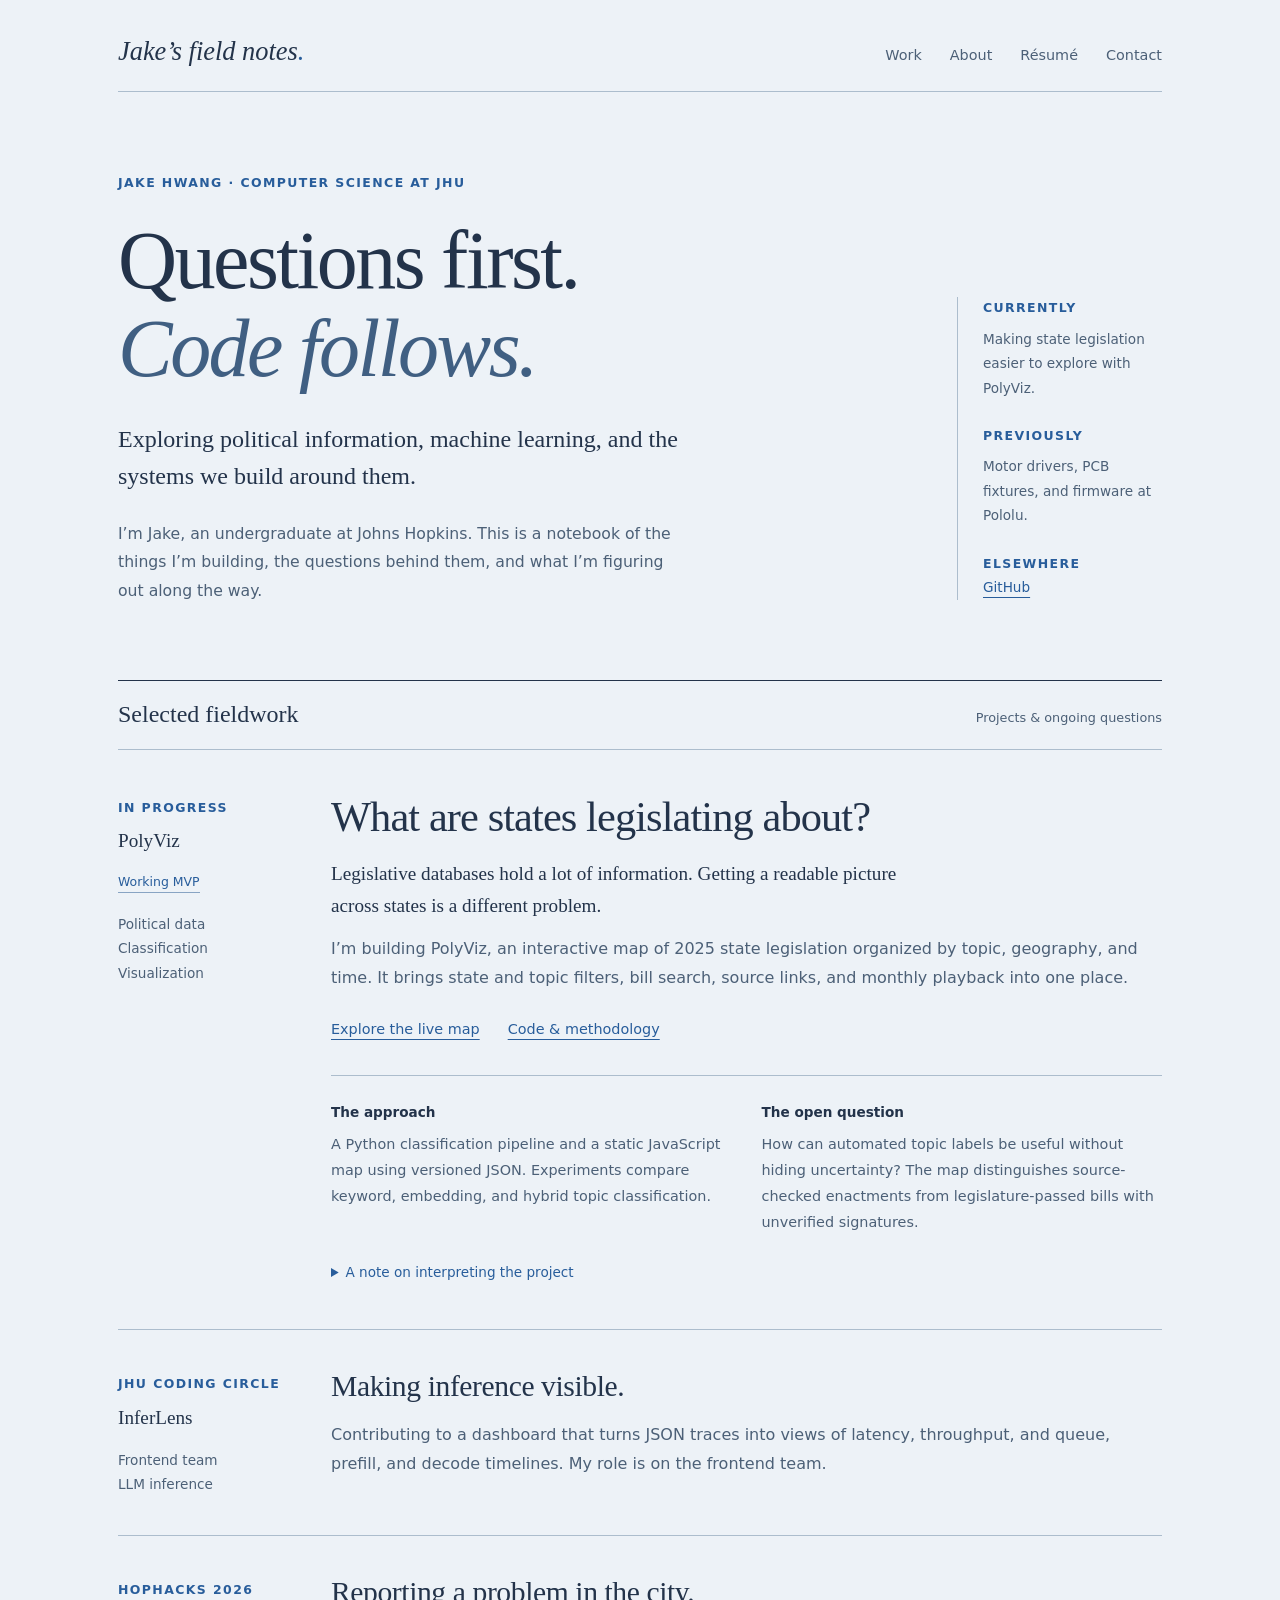
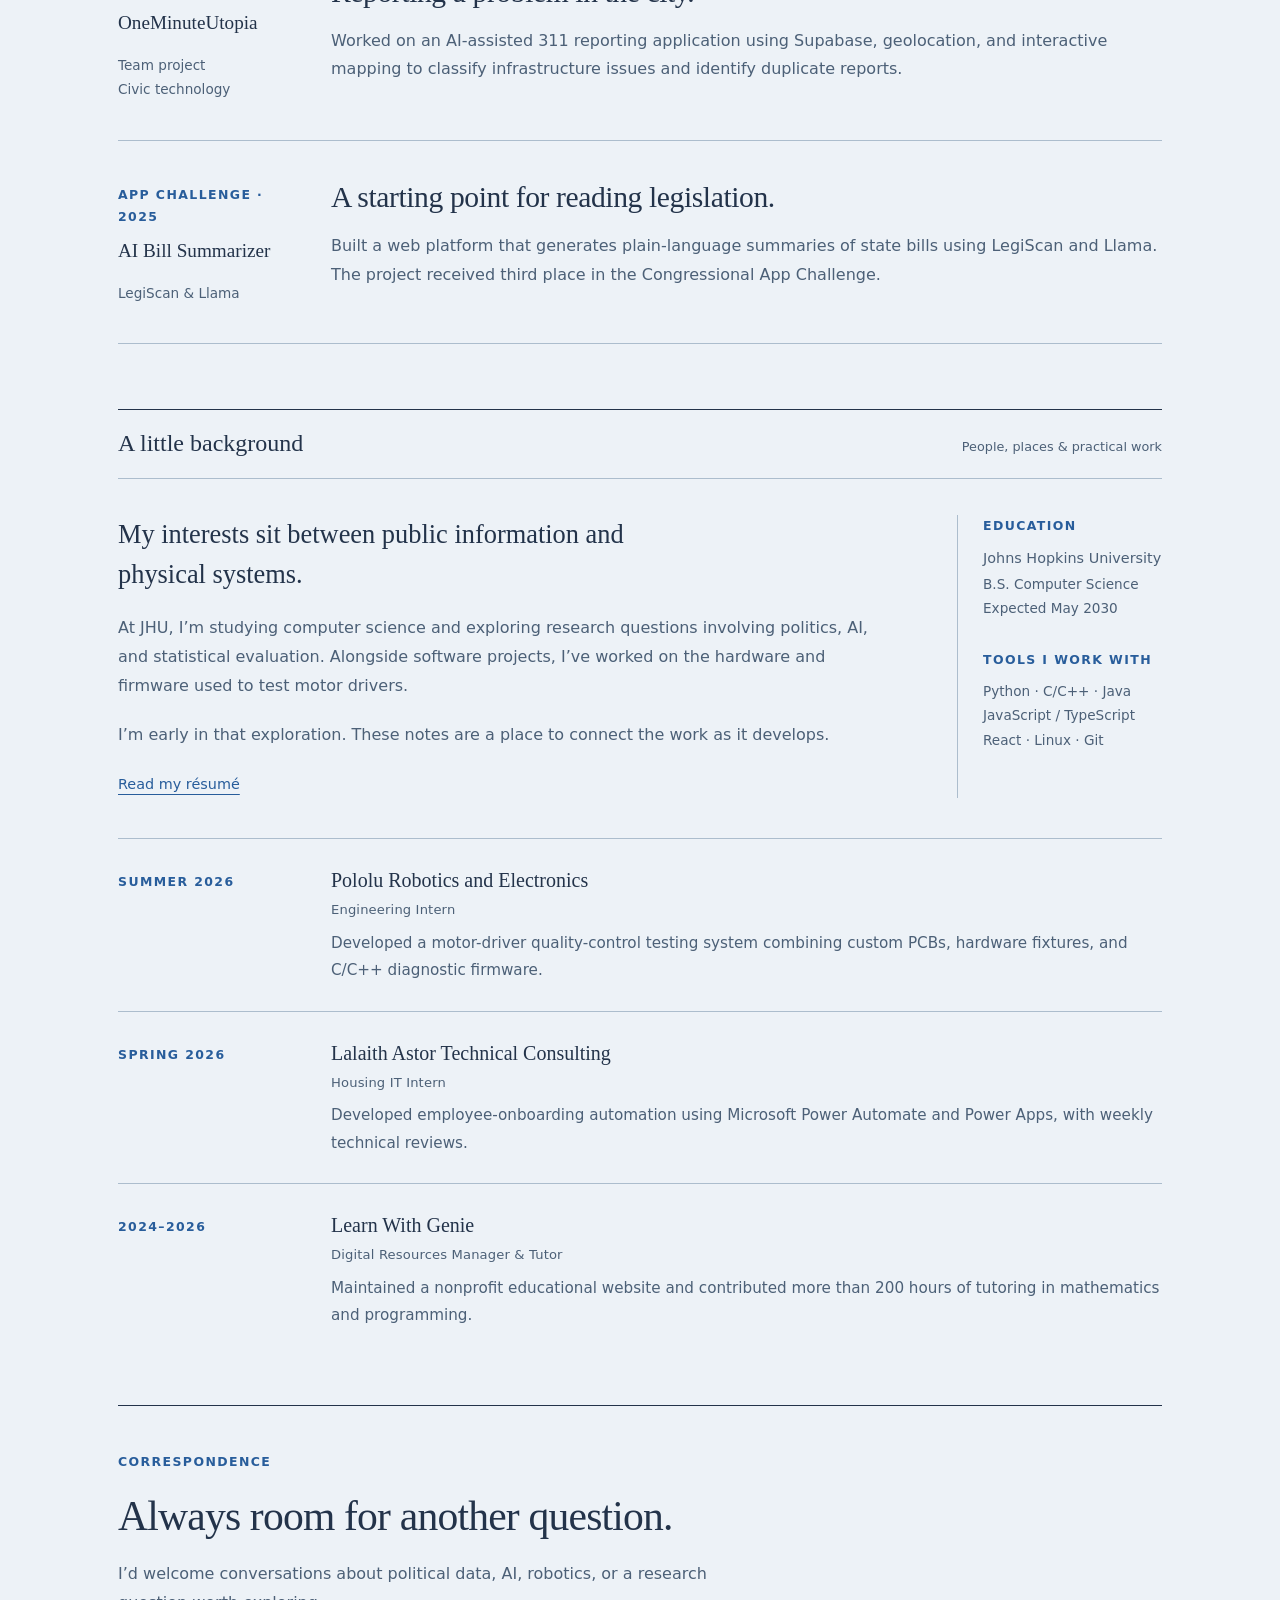
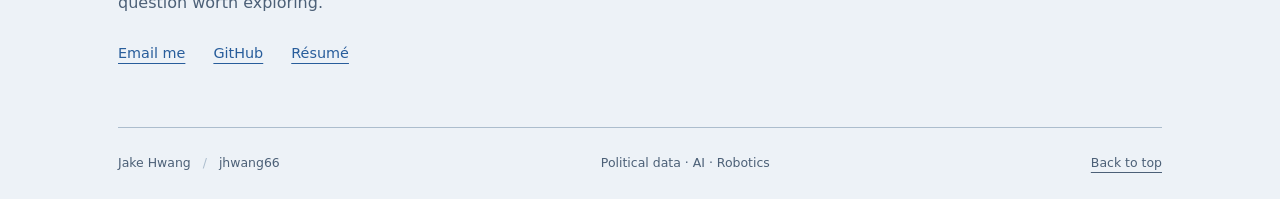
==== commit 497d78bd: "Add GitHub-authenticated CMS content forms and publishing workflow" ====
--- a/index.html
+++ b/index.html
@@ -7,8 +7,8 @@
   <meta name="description" content="Jake Hwang’s field notes on political data, AI, and robotics. Computer science undergraduate at Johns Hopkins University and creator of PolyViz.">
   <title>Jake’s field notes · jhwang66</title>
   <link rel="icon" href="favicon.svg" type="image/svg+xml">
-  <link rel="stylesheet" href="styles.css">
-  <script src="script.js" defer></script>
+  <link rel="stylesheet" href="styles.css?v=879760ba5a">
+  <script src="script.js?v=1663479a08" defer></script>
 </head>
 <body>
 <a class="skip" href="#main">Skip to content</a>
@@ -19,49 +19,19 @@
     <nav aria-label="Main navigation"><a href="#work">Work</a><a href="#about">About</a><a href="Jake-Hwang-Resume.pdf">Résumé</a><a href="#contact">Contact</a></nav>
   </header>
   <main id="main">
-    <section class="opening" aria-labelledby="opening-title">
-      <div class="opening-main">
-        <p class="eyebrow">Jake Hwang · Computer science at JHU</p>
-        <h1 id="opening-title">Questions first.<br><em>Code follows.</em></h1>
-        <p class="opening-deck">Exploring political information, machine learning, and the systems we build around them.</p>
-        <p class="opening-bio">I’m Jake, an undergraduate at Johns Hopkins. This is a notebook of the things I’m building, the questions behind them, and what I’m figuring out along the way.</p>
-      </div>
-      <aside class="margin-note" aria-label="At a glance">
-        <div><p class="note-label">Currently</p><p>Making state legislation easier to explore with <a href="#polyviz">PolyViz</a>.</p></div>
-        <div><p class="note-label">Previously</p><p>Motor drivers, PCB fixtures, and firmware at Pololu.</p></div>
-        <div><p class="note-label">Elsewhere</p><a href="https://github.com/PenguinYoi">PenguinYoi on GitHub</a></div>
-      </aside>
-    </section>
+<section class="opening" aria-labelledby="opening-title"><div class="opening-main">
+<p class="eyebrow">Jake Hwang · Computer science at JHU</p><h1 id="opening-title">Questions first.<br><em>Code follows.</em></h1>
+<p class="opening-deck">Exploring political information, machine learning, and the systems we build around them.</p><p class="opening-bio">I’m Jake, an undergraduate at Johns Hopkins. This is a notebook of the things I’m building, the questions behind them, and what I’m figuring out along the way.</p></div>
+<aside class="margin-note" aria-label="At a glance"><div><p class="note-label">Currently</p><p class="">Making state legislation easier to explore with PolyViz.</p></div><div><p class="note-label">Previously</p><p class="">Motor drivers, PCB fixtures, and firmware at Pololu.</p></div><div><p class="note-label">Elsewhere</p><a href="https://github.com/PenguinYoi">GitHub</a></div></aside></section>
     <section id="work" class="work-section" aria-labelledby="work-title">
       <div class="section-heading"><h2 id="work-title">Selected fieldwork</h2><span>Projects & ongoing questions</span></div>
-      <article id="polyviz" class="entry featured reveal">
-        <aside class="entry-meta"><p class="note-label">In progress</p><p class="project-name">PolyViz</p><span class="status">Working MVP</span><p class="meta-topic">Political data<br>Classification<br>Visualization</p></aside>
-        <div class="entry-body">
-          <h3>What are states<br class="desktop-break"> legislating about?</h3>
-          <p class="entry-lead">Legislative databases hold a lot of information. Getting a readable picture across states is a different problem.</p>
-          <p>I’m building PolyViz, an interactive map of 2025 state legislation organized by topic, geography, and time. It brings state and topic filters, bill search, source links, and monthly playback into one place.</p>
-          <div class="entry-links"><a href="https://penguinyoi.github.io/PolyViz/">Explore the live map</a><a href="https://github.com/PenguinYoi/PolyViz">Code & methodology</a></div>
-          <div class="research-notes">
-            <div><h4>The approach</h4><p>A Python classification pipeline and a static JavaScript map using versioned JSON. Experiments compare keyword, embedding, and hybrid topic classification.</p></div>
-            <div><h4>The open question</h4><p>How can automated topic labels be useful without hiding uncertainty? The map distinguishes source-checked enactments from legislature-passed bills with unverified signatures.</p></div>
-          </div>
-          <details><summary>A note on interpreting the map</summary><p>PolyViz is an exploratory MVP, not a complete legislative inventory or a validated measure of state priorities. Topic proposals and incomplete coverage limit interpretation. Evaluation and cross-state transfer remain areas of investigation; the repository documents the current methods and limitations.</p></details>
-        </div>
-      </article>
-      <article class="entry reveal"><aside class="entry-meta"><p class="note-label">JHU Coding Circle</p><p class="project-name">InferLens</p><p class="meta-topic">Frontend team<br>LLM inference</p></aside><div class="entry-body"><h3>Making inference visible.</h3><p>Contributing to a dashboard that turns JSON traces into views of latency, throughput, and queue, prefill, and decode timelines. My role is on the frontend team.</p></div></article>
-      <article class="entry reveal"><aside class="entry-meta"><p class="note-label">HopHacks 2026</p><p class="project-name">OneMinuteUtopia</p><p class="meta-topic">Team project<br>Civic technology</p></aside><div class="entry-body"><h3>Reporting a problem in the city.</h3><p>Worked on an AI-assisted 311 reporting application using Supabase, geolocation, and interactive mapping to classify infrastructure issues and identify duplicate reports.</p></div></article>
-      <article class="entry reveal"><aside class="entry-meta"><p class="note-label">App Challenge · 2025</p><p class="project-name">AI Bill Summarizer</p><p class="meta-topic">LegiScan & Llama</p></aside><div class="entry-body"><h3>A starting point for reading legislation.</h3><p>Built a web platform that generates plain-language summaries of state bills using LegiScan and Llama. The project received third place in the Congressional App Challenge.</p></div></article>
+<article id="polyviz" class="entry featured reveal"><aside class="entry-meta"><p class="note-label">In progress</p><p class="project-name">PolyViz</p><span class="status">Working MVP</span><p class="meta-topic">Political data<br>Classification<br>Visualization</p></aside><div class="entry-body"><h3>What are states legislating about?</h3><p class="entry-lead">Legislative databases hold a lot of information. Getting a readable picture across states is a different problem.</p><p class="">I’m building PolyViz, an interactive map of 2025 state legislation organized by topic, geography, and time. It brings state and topic filters, bill search, source links, and monthly playback into one place.</p><div class="entry-links"><a href="https://penguinyoi.github.io/PolyViz/">Explore the live map</a><a href="https://github.com/PenguinYoi/PolyViz">Code &amp; methodology</a></div><div class="research-notes"><div><h4>The approach</h4><p class="">A Python classification pipeline and a static JavaScript map using versioned JSON. Experiments compare keyword, embedding, and hybrid topic classification.</p></div><div><h4>The open question</h4><p class="">How can automated topic labels be useful without hiding uncertainty? The map distinguishes source-checked enactments from legislature-passed bills with unverified signatures.</p></div></div><details><summary>A note on interpreting the project</summary><p class="">PolyViz is an exploratory MVP, not a complete legislative inventory or a validated measure of state priorities. Topic proposals and incomplete coverage limit interpretation. Evaluation and cross-state transfer remain areas of investigation; the repository documents the current methods and limitations.</p></details></div></article>
+<article id="inferlens" class="entry  reveal"><aside class="entry-meta"><p class="note-label">JHU Coding Circle</p><p class="project-name">InferLens</p><p class="meta-topic">Frontend team<br>LLM inference</p></aside><div class="entry-body"><h3>Making inference visible.</h3><p class="">Contributing to a dashboard that turns JSON traces into views of latency, throughput, and queue, prefill, and decode timelines. My role is on the frontend team.</p></div></article>
+<article id="oneminuteutopia" class="entry  reveal"><aside class="entry-meta"><p class="note-label">HopHacks 2026</p><p class="project-name">OneMinuteUtopia</p><p class="meta-topic">Team project<br>Civic technology</p></aside><div class="entry-body"><h3>Reporting a problem in the city.</h3><p class="">Worked on an AI-assisted 311 reporting application using Supabase, geolocation, and interactive mapping to classify infrastructure issues and identify duplicate reports.</p></div></article>
+<article id="bill-summarizer" class="entry  reveal"><aside class="entry-meta"><p class="note-label">App Challenge · 2025</p><p class="project-name">AI Bill Summarizer</p><p class="meta-topic">LegiScan &amp; Llama</p></aside><div class="entry-body"><h3>A starting point for reading legislation.</h3><p class="">Built a web platform that generates plain-language summaries of state bills using LegiScan and Llama. The project received third place in the Congressional App Challenge.</p></div></article>
     </section>
-    <section id="about" class="about-section reveal" aria-labelledby="about-title">
-      <div class="section-heading"><h2 id="about-title">A little background</h2><span>People, places & practical work</span></div>
-      <div class="about-grid"><div><p class="about-intro">My interests sit between <em>public information</em> and <em>physical systems</em>.</p><p>At JHU, I’m studying computer science and exploring research questions involving politics, AI, and statistical evaluation. Alongside software projects, I’ve worked on the hardware and firmware used to test motor drivers.</p><p>I’m early in that exploration. These notes are a place to connect the work as it develops.</p><a class="resume-link" href="Jake-Hwang-Resume.pdf">Read my résumé</a></div><aside class="education"><p class="note-label">Education</p><p>Johns Hopkins University</p><p class="meta-topic">B.S. Computer Science<br>Expected May 2030</p><p class="note-label education-label">Tools I work with</p><p class="meta-topic">Python · C/C++ · Java<br>JavaScript / TypeScript<br>React · Linux · Git</p></aside></div>
-      <div class="experience-list">
-        <article><p class="note-label">Summer 2026</p><div><h3>Pololu Robotics and Electronics</h3><p class="role">Engineering Intern</p><p>Developed a motor-driver quality-control testing system combining custom PCBs, hardware fixtures, and C/C++ diagnostic firmware.</p></div></article>
-        <article><p class="note-label">Spring 2026</p><div><h3>Lalaith Astor Technical Consulting</h3><p class="role">Housing IT Intern</p><p>Developed employee-onboarding automation using Microsoft Power Automate and Power Apps, with weekly technical reviews.</p></div></article>
-        <article><p class="note-label">2024–2026</p><div><h3>Learn With Genie</h3><p class="role">Digital Resources Manager & Tutor</p><p>Maintained a nonprofit educational website and contributed more than 200 hours of tutoring in mathematics and programming.</p></div></article>
-      </div>
-    </section>
-    <section id="contact" class="contact-section reveal"><p class="eyebrow">Correspondence</p><h2>Always room for another question.</h2><p>I’d welcome conversations about political data, AI, robotics, or a research question worth exploring.</p><div class="entry-links"><a href="mailto:jseungjoonhwang66@gmail.com">Email me</a><a href="https://github.com/PenguinYoi">GitHub</a><a href="Jake-Hwang-Resume.pdf">Résumé</a></div></section>
+<section id="about" class="about-section reveal" aria-labelledby="about-title"><div class="section-heading"><h2 id="about-title">A little background</h2><span>People, places & practical work</span></div><div class="about-grid"><div><p class="about-intro">My interests sit between public information and physical systems.</p><p class="">At JHU, I’m studying computer science and exploring research questions involving politics, AI, and statistical evaluation. Alongside software projects, I’ve worked on the hardware and firmware used to test motor drivers.</p><p class="">I’m early in that exploration. These notes are a place to connect the work as it develops.</p><a class="resume-link" href="Jake-Hwang-Resume.pdf">Read my résumé</a></div><aside class="education"><p class="note-label">Education</p><p>Johns Hopkins University</p><p class="meta-topic">B.S. Computer Science<br>Expected May 2030</p><p class="note-label education-label">Tools I work with</p><p class="meta-topic">Python · C/C++ · Java<br>JavaScript / TypeScript<br>React · Linux · Git</p></aside></div><div class="experience-list"><article><p class="note-label">Summer 2026</p><div><h3>Pololu Robotics and Electronics</h3><p class="role">Engineering Intern</p><p class="">Developed a motor-driver quality-control testing system combining custom PCBs, hardware fixtures, and C/C++ diagnostic firmware.</p></div></article><article><p class="note-label">Spring 2026</p><div><h3>Lalaith Astor Technical Consulting</h3><p class="role">Housing IT Intern</p><p class="">Developed employee-onboarding automation using Microsoft Power Automate and Power Apps, with weekly technical reviews.</p></div></article><article><p class="note-label">2024–2026</p><div><h3>Learn With Genie</h3><p class="role">Digital Resources Manager &amp; Tutor</p><p class="">Maintained a nonprofit educational website and contributed more than 200 hours of tutoring in mathematics and programming.</p></div></article></div></section>
+<section id="contact" class="contact-section reveal"><p class="eyebrow">Correspondence</p><h2>Always room for another question.</h2><p class="">I’d welcome conversations about political data, AI, robotics, or a research question worth exploring.</p><div class="entry-links"><a href="mailto:jseungjoonhwang66@gmail.com">Email me</a><a href="https://github.com/PenguinYoi">GitHub</a><a href="Jake-Hwang-Resume.pdf">Résumé</a></div></section>
   </main>
   <footer><span>Jake Hwang <span class="footer-slash">/</span> jhwang66</span><span>Political data · AI · Robotics</span><a href="#">Back to top</a></footer>
 </div>
